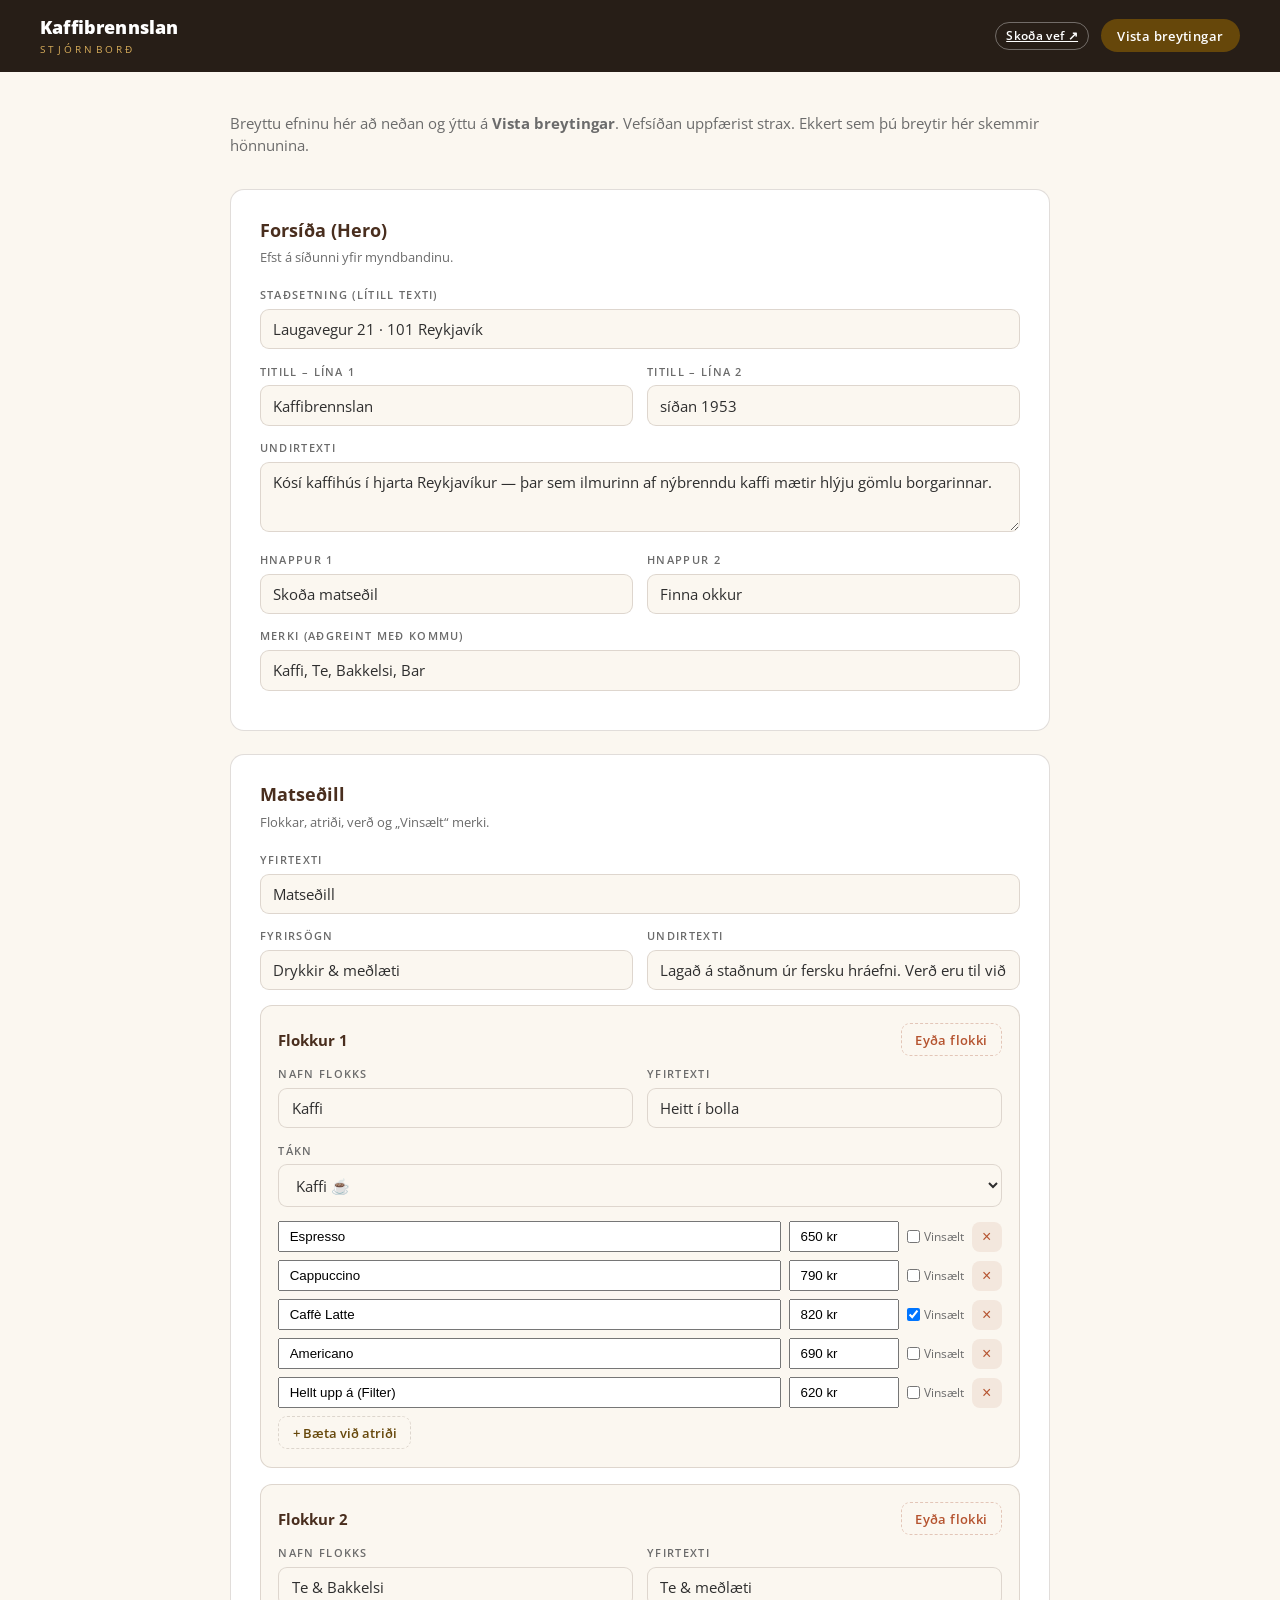
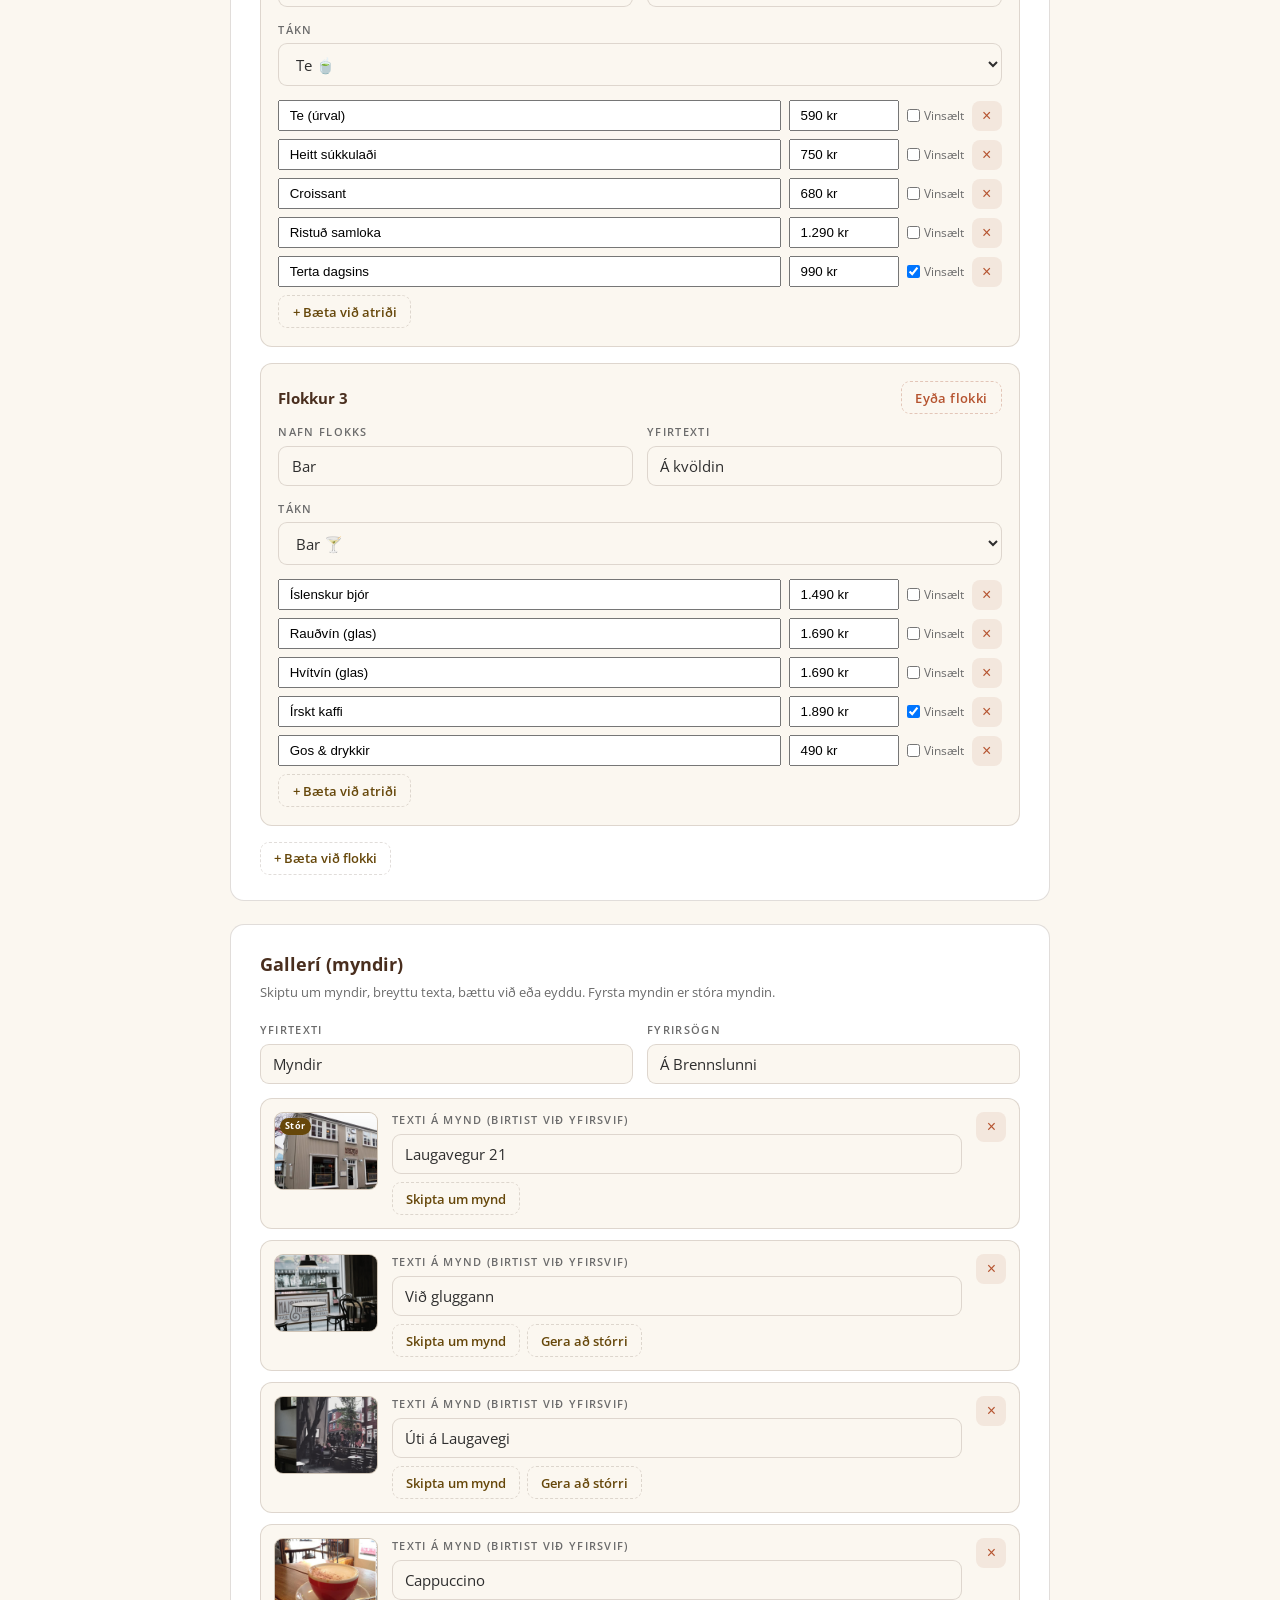
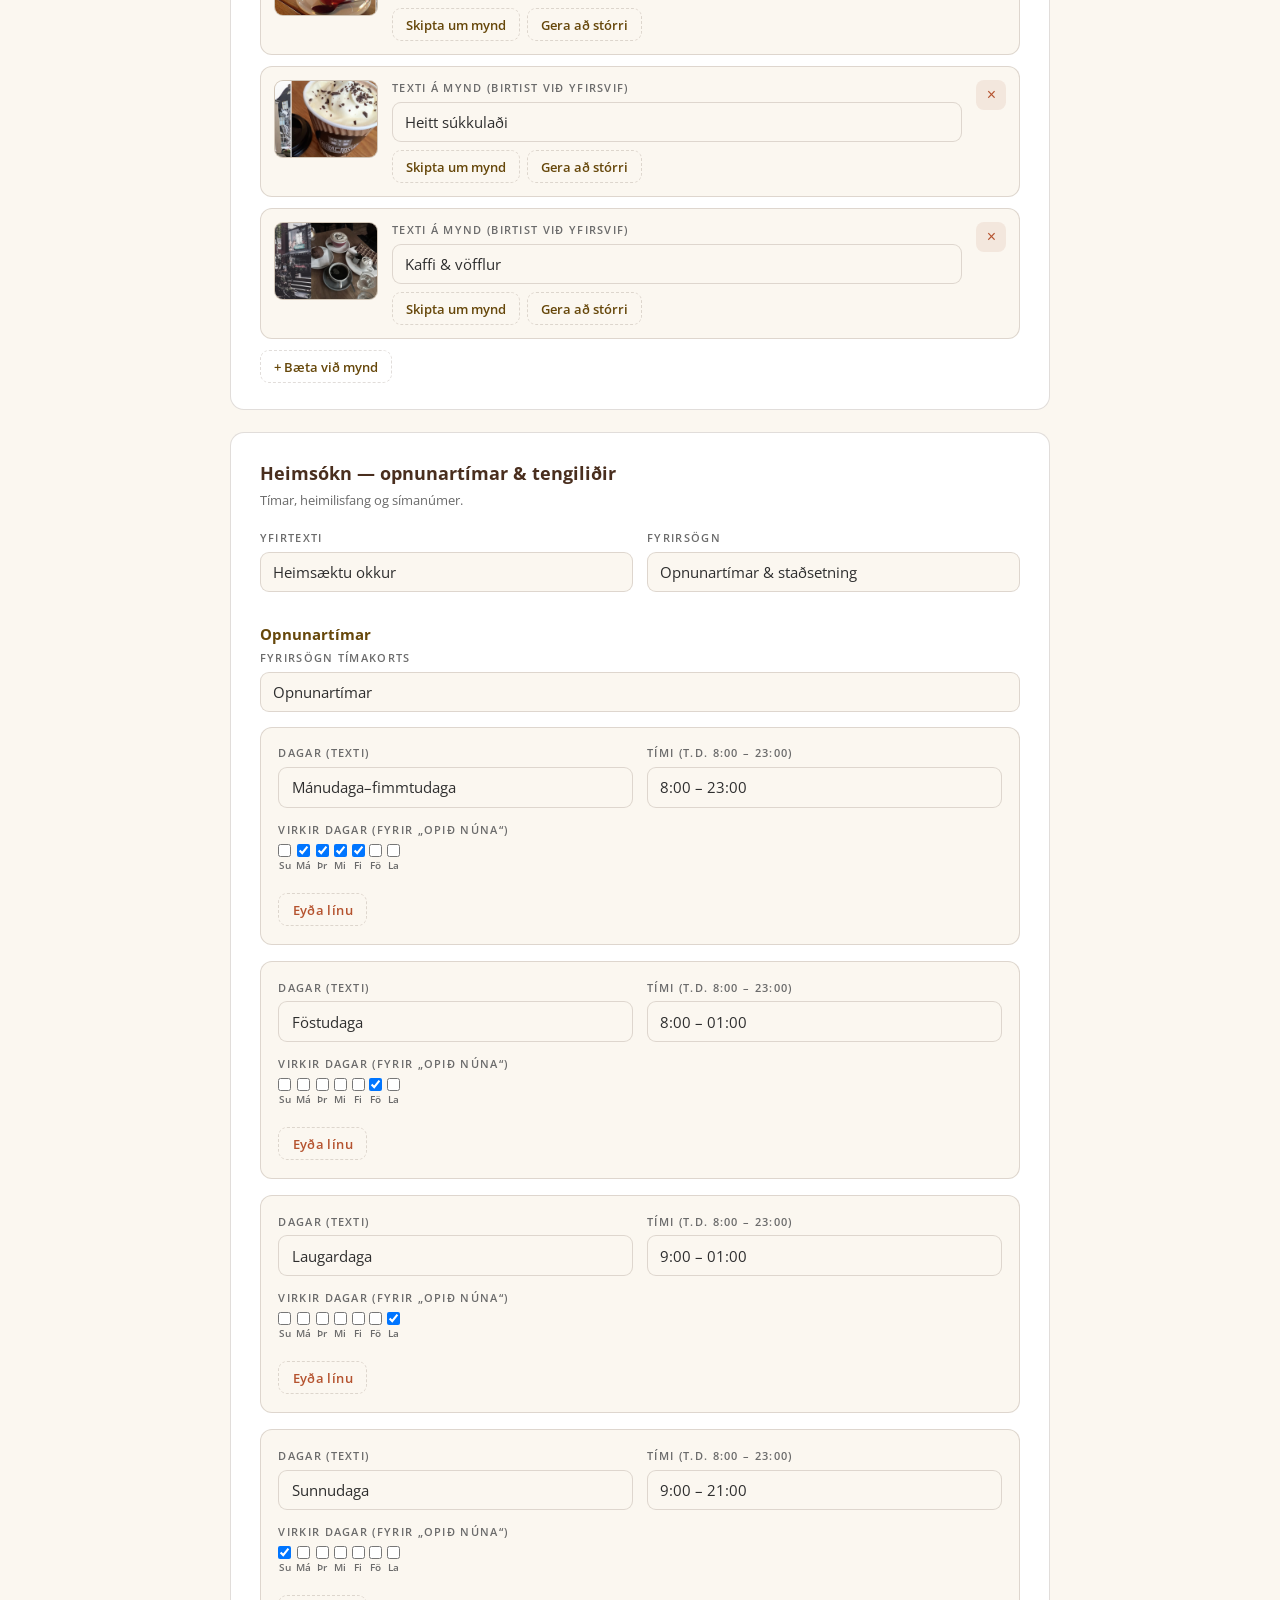
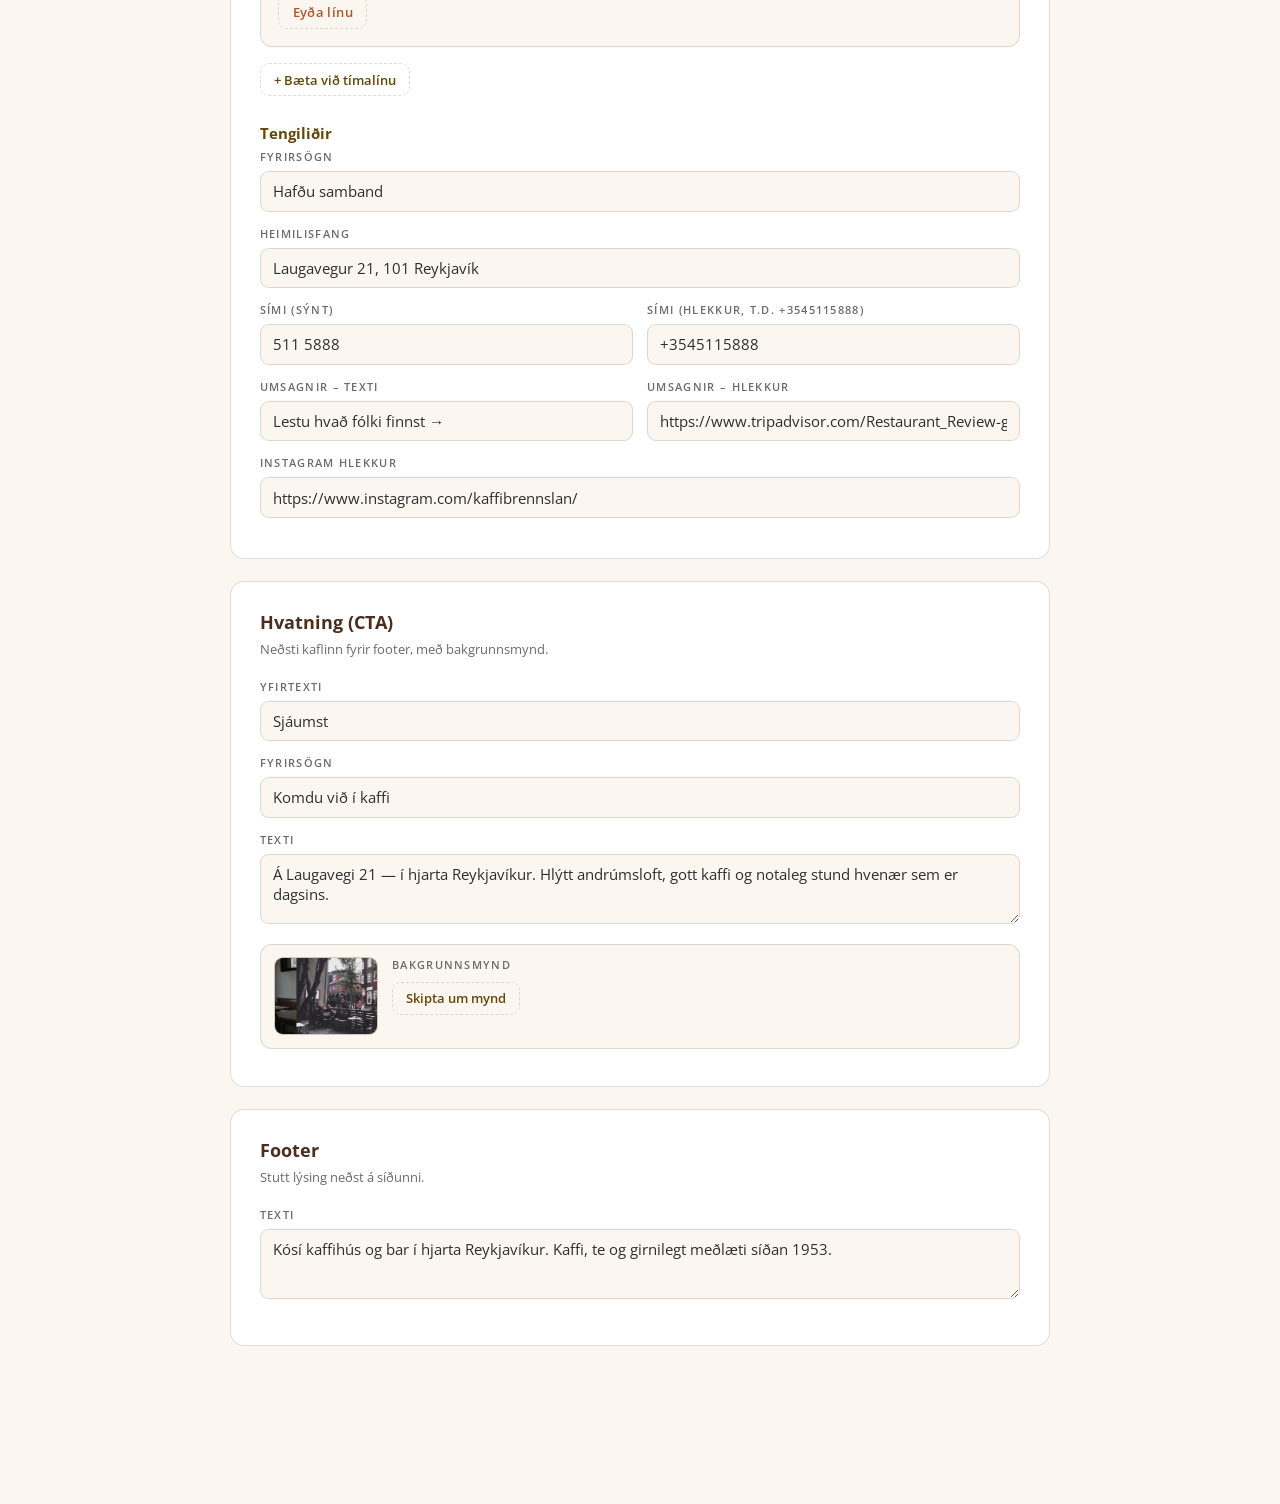
==== admin.html @ 4ce1b9c2 "Kaffibrennslan — vefsíða með CMS Co-Authored-By: Claude Opus 4.8 <noreply@anthropic.com>" ====
<!DOCTYPE html>
<html lang="is">
<head>
<meta charset="UTF-8" />
<meta name="viewport" content="width=device-width, initial-scale=1.0" />
<title>Kaffibrennslan — Stjórnborð</title>
<link href="https://fonts.googleapis.com/css2?family=Open+Sans:wght@300;400;600;700;800&display=swap" rel="stylesheet" />
<style>
  :root{
    --gold:#66470a; --coffee:#492e1e; --espresso:#211710;
    --cream:#f6efe4; --paper:#fbf7f0; --ink:#2e2e2e; --muted:#6b6b6b;
    --line:rgba(73,46,30,.16); --ok:#2f7d46; --err:#b5532f;
    --sans:"Open Sans",-apple-system,BlinkMacSystemFont,"Segoe UI",sans-serif;
  }
  *{box-sizing:border-box;margin:0;padding:0}
  body{font-family:var(--sans);background:var(--paper);color:var(--ink);line-height:1.5;font-size:15px;padding-bottom:6rem}
  a{color:var(--gold)}
  /* top bar */
  .top{position:sticky;top:0;z-index:20;background:rgba(33,23,16,.97);color:#fff;
    display:flex;align-items:center;justify-content:space-between;gap:1rem;
    padding:.9rem clamp(1rem,4vw,2.5rem);box-shadow:0 1px 0 rgba(255,255,255,.06)}
  .top .brand{font-weight:800;font-size:1.1rem;letter-spacing:.01em}
  .top .brand small{display:block;font-weight:400;font-size:.6rem;letter-spacing:.34em;text-transform:uppercase;color:#d8ad5b;margin-top:2px}
  .top .actions{display:flex;align-items:center;gap:.7rem;flex-wrap:wrap}
  .btn{font-family:inherit;font-size:.8rem;font-weight:600;letter-spacing:.03em;border:0;border-radius:100px;
    padding:.6em 1.3em;cursor:pointer;transition:.2s;white-space:nowrap}
  .btn-gold{background:var(--gold);color:#fff}
  .btn-gold:hover{background:#7d5811}
  .btn-ghost{background:transparent;color:#fff;border:1px solid rgba(255,255,255,.35)}
  .btn-ghost:hover{background:rgba(255,255,255,.1)}
  .btn-sm{font-size:.72rem;padding:.4em .9em}
  .status{font-size:.8rem;font-weight:600}
  .status.ok{color:#9fe0ad}.status.err{color:#f0ad92}
  /* layout */
  .wrap{max-width:900px;margin:0 auto;padding:clamp(1rem,4vw,2.5rem)}
  .intro{color:var(--muted);margin-bottom:2rem;font-size:.95rem}
  .card{background:#fff;border:1px solid var(--line);border-radius:14px;padding:1.6rem clamp(1rem,3vw,1.8rem);margin-bottom:1.4rem}
  .card>h2{font-size:1.15rem;color:var(--coffee);margin-bottom:.3rem;display:flex;align-items:center;gap:.5rem}
  .card>.hint{color:var(--muted);font-size:.82rem;margin-bottom:1.2rem}
  .field{margin-bottom:.9rem}
  .field label{display:block;font-size:.68rem;letter-spacing:.12em;text-transform:uppercase;color:var(--muted);margin-bottom:.35rem;font-weight:600}
  .field input,.field textarea,.field select{
    width:100%;font-family:inherit;font-size:.95rem;color:var(--ink);
    background:var(--paper);border:1px solid var(--line);border-radius:9px;padding:.6em .8em;transition:border-color .2s}
  .field input:focus,.field textarea:focus,.field select:focus{outline:none;border-color:var(--gold)}
  .field textarea{resize:vertical;min-height:70px}
  .row2{display:grid;grid-template-columns:1fr 1fr;gap:.9rem}
  @media(max-width:560px){.row2{grid-template-columns:1fr}}
  /* menu categories */
  .cat{border:1px solid var(--line);border-radius:12px;padding:1.1rem;margin-bottom:1rem;background:var(--paper)}
  .cat__head{display:flex;justify-content:space-between;align-items:center;gap:.6rem;margin-bottom:.6rem}
  .cat__head strong{color:var(--coffee)}
  .item{display:grid;grid-template-columns:1fr 110px auto auto;gap:.5rem;align-items:center;margin-bottom:.5rem}
  @media(max-width:560px){.item{grid-template-columns:1fr 90px auto auto}}
  .item input[type=text]{padding:.45em .7em}
  .item .pop{display:flex;align-items:center;gap:.3em;font-size:.72rem;color:var(--muted);white-space:nowrap}
  .x{background:#f3e7dd;color:var(--err);border:0;border-radius:8px;width:30px;height:30px;cursor:pointer;font-size:1rem;line-height:1;flex-shrink:0}
  .x:hover{background:#e6d5c8}
  .add{background:transparent;border:1px dashed var(--line);color:var(--gold);border-radius:9px;padding:.5em 1em;cursor:pointer;font-family:inherit;font-size:.82rem;font-weight:600}
  .add:hover{border-color:var(--gold);background:rgba(102,71,10,.05)}
  .days{display:flex;gap:.3rem;flex-wrap:wrap}
  .days label{display:inline-flex;flex-direction:column;align-items:center;gap:2px;font-size:.6rem;color:var(--muted);cursor:pointer;text-transform:none;letter-spacing:0}
  .days input{width:auto}
  /* image rows */
  .imgrow{display:flex;gap:.9rem;align-items:flex-start;padding:.8rem;border:1px solid var(--line);border-radius:12px;margin-bottom:.7rem;background:var(--paper)}
  .thumb{position:relative;width:104px;height:78px;border-radius:9px;overflow:hidden;flex-shrink:0;background:#ece3d6;border:1px solid var(--line)}
  .thumb img{width:100%;height:100%;object-fit:cover;display:block}
  .featbadge{position:absolute;left:5px;top:5px;background:var(--gold);color:#fff;font-size:.55rem;font-weight:700;padding:.2em .6em;border-radius:100px;letter-spacing:.05em}
  .imgmid{flex:1;min-width:0}
  .imgmid .field{margin-bottom:.5rem}
  .imgbtns{display:flex;gap:.4rem;flex-wrap:wrap}
  /* password gate */
  .gate{position:fixed;inset:0;background:rgba(33,23,16,.55);backdrop-filter:blur(4px);display:none;align-items:center;justify-content:center;z-index:50;padding:1rem}
  .gate.show{display:flex}
  .gate .box{background:#fff;border-radius:16px;padding:2rem;max-width:340px;width:100%;text-align:center}
  .gate h3{color:var(--coffee);margin-bottom:.4rem}
  .gate p{color:var(--muted);font-size:.85rem;margin-bottom:1rem}
  .gate input{width:100%;padding:.7em .9em;border:1px solid var(--line);border-radius:9px;font-family:inherit;font-size:1rem;margin-bottom:1rem}
  .loading{text-align:center;color:var(--muted);padding:4rem 1rem}
</style>
</head>
<body>

<div class="top">
  <div class="brand">Kaffibrennslan<small>Stjórnborð</small></div>
  <div class="actions">
    <span class="status" id="status"></span>
    <a class="btn btn-ghost btn-sm" href="index.html" target="_blank">Skoða vef ↗</a>
    <button class="btn btn-gold" id="saveBtn">Vista breytingar</button>
  </div>
</div>

<div class="wrap">
  <p class="intro">Breyttu efninu hér að neðan og ýttu á <strong>Vista breytingar</strong>. Vefsíðan uppfærist strax. Ekkert sem þú breytir hér skemmir hönnunina.</p>
  <div id="app"><div class="loading">Sæki efni…</div></div>
</div>

<div class="gate" id="gate">
  <div class="box">
    <h3>Lykilorð</h3>
    <p>Sláðu inn lykilorð til að vista breytingar.</p>
    <input type="password" id="pw" placeholder="Lykilorð" />
    <button class="btn btn-gold" id="pwOk" style="width:100%">Halda áfram</button>
  </div>
</div>

<script>
"use strict";
var data = null;
var pw = sessionStorage.getItem("kaffi_pw") || "";
var ICON_OPTS = [["coffee","Kaffi ☕"],["tea","Te 🍵"],["bar","Bar 🍸"]];
var DAY_LABELS = [["0","Su"],["1","Má"],["2","Þr"],["3","Mi"],["4","Fi"],["5","Fö"],["6","La"]];

function el(tag, cls, txt){ var e=document.createElement(tag); if(cls)e.className=cls; if(txt!=null)e.textContent=txt; return e; }
function status(msg, kind){ var s=document.getElementById("status"); s.textContent=msg; s.className="status "+(kind||""); if(kind==="ok") setTimeout(function(){ if(s.textContent===msg){s.textContent="";} },3000); }

/* labelled input bound to obj[key] */
function field(label, obj, key, opts){
  opts = opts || {};
  var wrap = el("div","field");
  wrap.appendChild(el("label", null, label));
  var input = document.createElement(opts.textarea ? "textarea" : "input");
  if(!opts.textarea) input.type = "text";
  input.value = obj[key] == null ? "" : obj[key];
  input.addEventListener("input", function(){ obj[key] = input.value; });
  wrap.appendChild(input);
  return wrap;
}

function load(){
  fetch("content.json?ts="+Date.now(), {cache:"no-store"})
    .then(function(r){ return r.json(); })
    .then(function(d){ data = d; render(); })
    .catch(function(){ document.getElementById("app").innerHTML='<div class="loading">Gat ekki sótt efni. Er þjónninn keyrandi?</div>'; });
}

function render(){
  var app = document.getElementById("app");
  app.innerHTML = "";
  app.appendChild(sectionHero());
  app.appendChild(sectionMenu());
  app.appendChild(sectionGallery());
  app.appendChild(sectionVisit());
  app.appendChild(sectionCta());
  app.appendChild(sectionSimple("Footer", "Stutt lýsing neðst á síðunni.", data.footer, [["text","Texti",1]]));
}

function cardEl(title, hint){
  var c = el("div","card");
  c.appendChild(el("h2", null, title));
  if(hint) c.appendChild(el("div","hint", hint));
  return c;
}

function sectionSimple(title, hint, obj, fields){
  var c = cardEl(title, hint);
  fields.forEach(function(f){ c.appendChild(field(f[1], obj, f[0], {textarea:!!f[2]})); });
  return c;
}

function sectionHero(){
  var h = data.hero;
  var c = cardEl("Forsíða (Hero)", "Efst á síðunni yfir myndbandinu.");
  c.appendChild(field("Staðsetning (lítill texti)", h, "location"));
  var r = el("div","row2");
  r.appendChild(field("Titill – lína 1", h, "titleLine1"));
  r.appendChild(field("Titill – lína 2", h, "titleLine2"));
  c.appendChild(r);
  c.appendChild(field("Undirtexti", h, "lead", {textarea:true}));
  var r2 = el("div","row2");
  r2.appendChild(field("Hnappur 1", h, "ctaPrimary"));
  r2.appendChild(field("Hnappur 2", h, "ctaSecondary"));
  c.appendChild(r2);
  // tags
  var tf = el("div","field");
  tf.appendChild(el("label", null, "Merki (aðgreint með kommu)"));
  var ti = el("input"); ti.type="text"; ti.value=(h.tags||[]).join(", ");
  ti.addEventListener("input", function(){ h.tags = ti.value.split(",").map(function(s){return s.trim();}).filter(Boolean); });
  tf.appendChild(ti); c.appendChild(tf);
  return c;
}

function sectionMenu(){
  var m = data.menu;
  var c = cardEl("Matseðill", "Flokkar, atriði, verð og „Vinsælt“ merki.");
  c.appendChild(field("Yfirtexti", m, "eyebrow"));
  var r = el("div","row2");
  r.appendChild(field("Fyrirsögn", m, "title"));
  r.appendChild(field("Undirtexti", m, "subtitle"));
  c.appendChild(r);
  var list = el("div"); list.id="catList";
  m.categories.forEach(function(cat, ci){ list.appendChild(catEl(cat, ci)); });
  c.appendChild(list);
  var add = el("button","add","+ Bæta við flokki");
  add.addEventListener("click", function(){ m.categories.push({icon:"coffee",tag:"",name:"Nýr flokkur",items:[]}); render(); });
  c.appendChild(add);
  return c;
}

function catEl(cat, ci){
  var box = el("div","cat");
  var head = el("div","cat__head");
  head.appendChild(el("strong", null, "Flokkur " + (ci+1)));
  var del = el("button","btn add btn-sm","Eyða flokki"); del.style.color="#b5532f"; del.style.borderColor="#e3c6b8";
  del.addEventListener("click", function(){ data.menu.categories.splice(ci,1); render(); });
  head.appendChild(del);
  box.appendChild(head);
  var r = el("div","row2");
  r.appendChild(field("Nafn flokks", cat, "name"));
  r.appendChild(field("Yfirtexti", cat, "tag"));
  box.appendChild(r);
  // icon select
  var iconF = el("div","field");
  iconF.appendChild(el("label",null,"Tákn"));
  var sel = el("select");
  ICON_OPTS.forEach(function(o){ var op=el("option",null,o[1]); op.value=o[0]; if(cat.icon===o[0])op.selected=true; sel.appendChild(op); });
  sel.addEventListener("change", function(){ cat.icon = sel.value; });
  iconF.appendChild(sel); box.appendChild(iconF);
  // items
  box.appendChild(el("label","", ""));
  var itemsWrap = el("div");
  (cat.items||[]).forEach(function(it, ii){ itemsWrap.appendChild(itemEl(cat, it, ii)); });
  box.appendChild(itemsWrap);
  var add = el("button","add btn-sm","+ Bæta við atriði");
  add.addEventListener("click", function(){ cat.items.push({name:"",price:"",popular:false}); render(); });
  box.appendChild(add);
  return box;
}

function itemEl(cat, it, ii){
  var row = el("div","item");
  var n = el("input"); n.type="text"; n.placeholder="Nafn"; n.value=it.name||"";
  n.addEventListener("input", function(){ it.name=n.value; });
  var p = el("input"); p.type="text"; p.placeholder="Verð"; p.value=it.price||"";
  p.addEventListener("input", function(){ it.price=p.value; });
  var popL = el("label","pop");
  var cb = el("input"); cb.type="checkbox"; cb.checked=!!it.popular;
  cb.addEventListener("change", function(){ it.popular=cb.checked; });
  popL.appendChild(cb); popL.appendChild(document.createTextNode("Vinsælt"));
  var x = el("button","x","×");
  x.addEventListener("click", function(){ cat.items.splice(ii,1); render(); });
  row.appendChild(n); row.appendChild(p); row.appendChild(popL); row.appendChild(x);
  return row;
}

/* ---- images ---- */
function pickFile(cb){
  var inp=document.createElement("input"); inp.type="file"; inp.accept="image/*";
  inp.addEventListener("change", function(){ if(inp.files[0]) cb(inp.files[0]); });
  inp.click();
}
function uploadImage(file, cb){
  if(!pw){ showGate(); return; }
  if(file.size > 11*1024*1024){ status("Mynd of stór (hámark ~10MB)","err"); return; }
  var reader=new FileReader();
  reader.onload=function(){
    status("Hleð upp mynd…");
    fetch("/api/upload",{method:"POST",headers:{"Content-Type":"application/json"},
      body:JSON.stringify({password:pw,name:file.name,data:reader.result})})
      .then(function(r){ return r.json().then(function(j){return {status:r.status,j:j};}); })
      .then(function(res){
        if(res.j.ok){ status("Mynd hlaðin ✓ — mundu að Vista","ok"); cb(res.j.path); }
        else { status("Villa: "+(res.j.error||""),"err"); if(res.status===401){ pw=""; sessionStorage.removeItem("kaffi_pw"); showGate(); } }
      })
      .catch(function(){ status("Villa við upphleðslu","err"); });
  };
  reader.readAsDataURL(file);
}

function sectionGallery(){
  var g=data.gallery; g.images=g.images||[];
  var c=cardEl("Gallerí (myndir)","Skiptu um myndir, breyttu texta, bættu við eða eyddu. Fyrsta myndin er stóra myndin.");
  var r=el("div","row2");
  r.appendChild(field("Yfirtexti",g,"eyebrow"));
  r.appendChild(field("Fyrirsögn",g,"title"));
  c.appendChild(r);
  var list=el("div");
  g.images.forEach(function(im,i){ list.appendChild(galleryItemEl(g,im,i)); });
  c.appendChild(list);
  var add=el("button","add","+ Bæta við mynd");
  add.addEventListener("click", function(){ pickFile(function(f){ uploadImage(f,function(p){ g.images.push({src:p,caption:""}); render(); }); }); });
  c.appendChild(add);
  return c;
}
function galleryItemEl(g, im, i){
  var box=el("div","imgrow");
  var thumb=el("div","thumb");
  var img=el("img"); img.src=im.src; img.alt=""; thumb.appendChild(img);
  if(i===0) thumb.appendChild(el("span","featbadge","Stór"));
  box.appendChild(thumb);
  var mid=el("div","imgmid");
  mid.appendChild(field("Texti á mynd (birtist við yfirsvif)", im, "caption"));
  var btns=el("div","imgbtns");
  var rep=el("button","add btn-sm","Skipta um mynd");
  rep.addEventListener("click", function(){ pickFile(function(f){ uploadImage(f,function(p){ im.src=p; render(); }); }); });
  btns.appendChild(rep);
  if(i>0){
    var up=el("button","add btn-sm","Gera að stórri");
    up.addEventListener("click", function(){ g.images.splice(i,1); g.images.unshift(im); render(); });
    btns.appendChild(up);
  }
  mid.appendChild(btns);
  box.appendChild(mid);
  var del=el("button","x","×");
  del.addEventListener("click", function(){ if(g.images.length>1){ g.images.splice(i,1); render(); } else status("Þarf a.m.k. eina mynd","err"); });
  box.appendChild(del);
  return box;
}

function sectionCta(){
  var c=cardEl("Hvatning (CTA)","Neðsti kaflinn fyrir footer, með bakgrunnsmynd.");
  c.appendChild(field("Yfirtexti",data.cta,"eyebrow"));
  c.appendChild(field("Fyrirsögn",data.cta,"title"));
  c.appendChild(field("Texti",data.cta,"text",{textarea:true}));
  var box=el("div","imgrow");
  var thumb=el("div","thumb"); var img=el("img"); img.src=data.cta.image||""; thumb.appendChild(img); box.appendChild(thumb);
  var mid=el("div","imgmid");
  var lbl=el("div","field"); lbl.appendChild(el("label",null,"Bakgrunnsmynd")); mid.appendChild(lbl);
  var rep=el("button","add btn-sm","Skipta um mynd");
  rep.addEventListener("click", function(){ pickFile(function(f){ uploadImage(f,function(p){ data.cta.image=p; render(); }); }); });
  mid.appendChild(rep); box.appendChild(mid);
  c.appendChild(box);
  return c;
}

function sectionVisit(){
  var v = data.visit;
  var c = cardEl("Heimsókn — opnunartímar & tengiliðir", "Tímar, heimilisfang og símanúmer.");
  var r = el("div","row2");
  r.appendChild(field("Yfirtexti", v, "eyebrow"));
  r.appendChild(field("Fyrirsögn", v, "title"));
  c.appendChild(r);
  c.appendChild(el("h2","", "Opnunartímar")).style.cssText="font-size:.95rem;margin:1rem 0 .3rem;color:var(--gold)";
  c.appendChild(field("Fyrirsögn tímakorts", v, "hoursTitle"));
  var hoursWrap = el("div");
  (v.hours||[]).forEach(function(h, hi){ hoursWrap.appendChild(hourEl(v, h, hi)); });
  c.appendChild(hoursWrap);
  var add = el("button","add btn-sm","+ Bæta við tímalínu");
  add.addEventListener("click", function(){ v.hours.push({days:[],label:"",time:""}); render(); });
  c.appendChild(add);
  // contact
  var ch = el("h2"); ch.textContent="Tengiliðir"; ch.style.cssText="font-size:.95rem;margin:1.6rem 0 .3rem;color:var(--gold)";
  c.appendChild(ch);
  c.appendChild(field("Fyrirsögn", v, "contactTitle"));
  c.appendChild(field("Heimilisfang", v, "address"));
  var r2 = el("div","row2");
  r2.appendChild(field("Sími (sýnt)", v, "phone"));
  r2.appendChild(field("Sími (hlekkur, t.d. +3545115888)", v, "phoneHref"));
  c.appendChild(r2);
  var r3 = el("div","row2");
  r3.appendChild(field("Umsagnir – texti", v, "reviewsText"));
  r3.appendChild(field("Umsagnir – hlekkur", v, "reviewsUrl"));
  c.appendChild(r3);
  c.appendChild(field("Instagram hlekkur", v, "instagramUrl"));
  return c;
}

function hourEl(v, h, hi){
  var box = el("div","cat");
  var r = el("div","row2");
  r.appendChild(field("Dagar (texti)", h, "label"));
  r.appendChild(field("Tími (t.d. 8:00 – 23:00)", h, "time"));
  box.appendChild(r);
  var df = el("div","field");
  df.appendChild(el("label",null,"Virkir dagar (fyrir „Opið núna“)"));
  var days = el("div","days");
  DAY_LABELS.forEach(function(d){
    var lab = el("label");
    var cb = el("input"); cb.type="checkbox"; cb.checked=(h.days||[]).indexOf(+d[0])!==-1;
    cb.addEventListener("change", function(){
      h.days = h.days || [];
      var n=+d[0];
      if(cb.checked){ if(h.days.indexOf(n)===-1) h.days.push(n); }
      else { h.days = h.days.filter(function(x){return x!==n;}); }
      h.days.sort(function(a,b){return a-b;});
    });
    lab.appendChild(cb); lab.appendChild(el("span",null,d[1]));
    days.appendChild(lab);
  });
  df.appendChild(days); box.appendChild(df);
  var x = el("button","btn add btn-sm","Eyða línu"); x.style.color="#b5532f";
  x.addEventListener("click", function(){ v.hours.splice(hi,1); render(); });
  box.appendChild(x);
  return box;
}

function doSave(){
  if(!pw){ showGate(); return; }
  status("Vista…");
  fetch("/api/save", {method:"POST", headers:{"Content-Type":"application/json"}, body: JSON.stringify({password:pw, content:data})})
    .then(function(r){ return r.json().then(function(j){ return {status:r.status, j:j}; }); })
    .then(function(res){
      if(res.j.ok){ status("Vistað ✓ — endurhladdu vefinn til að sjá", "ok"); }
      else { status("Villa: "+(res.j.error||"óþekkt"), "err"); if(res.status===401){ pw=""; sessionStorage.removeItem("kaffi_pw"); showGate(); } }
    })
    .catch(function(){ status("Villa við að vista (þjónn?)", "err"); });
}

function showGate(){ document.getElementById("gate").classList.add("show"); document.getElementById("pw").focus(); }
function hideGate(){ document.getElementById("gate").classList.remove("show"); }

document.getElementById("saveBtn").addEventListener("click", doSave);
document.getElementById("pwOk").addEventListener("click", function(){
  pw = document.getElementById("pw").value; sessionStorage.setItem("kaffi_pw", pw); hideGate(); doSave();
});
document.getElementById("pw").addEventListener("keydown", function(e){ if(e.key==="Enter") document.getElementById("pwOk").click(); });

load();
</script>
</body>
</html>
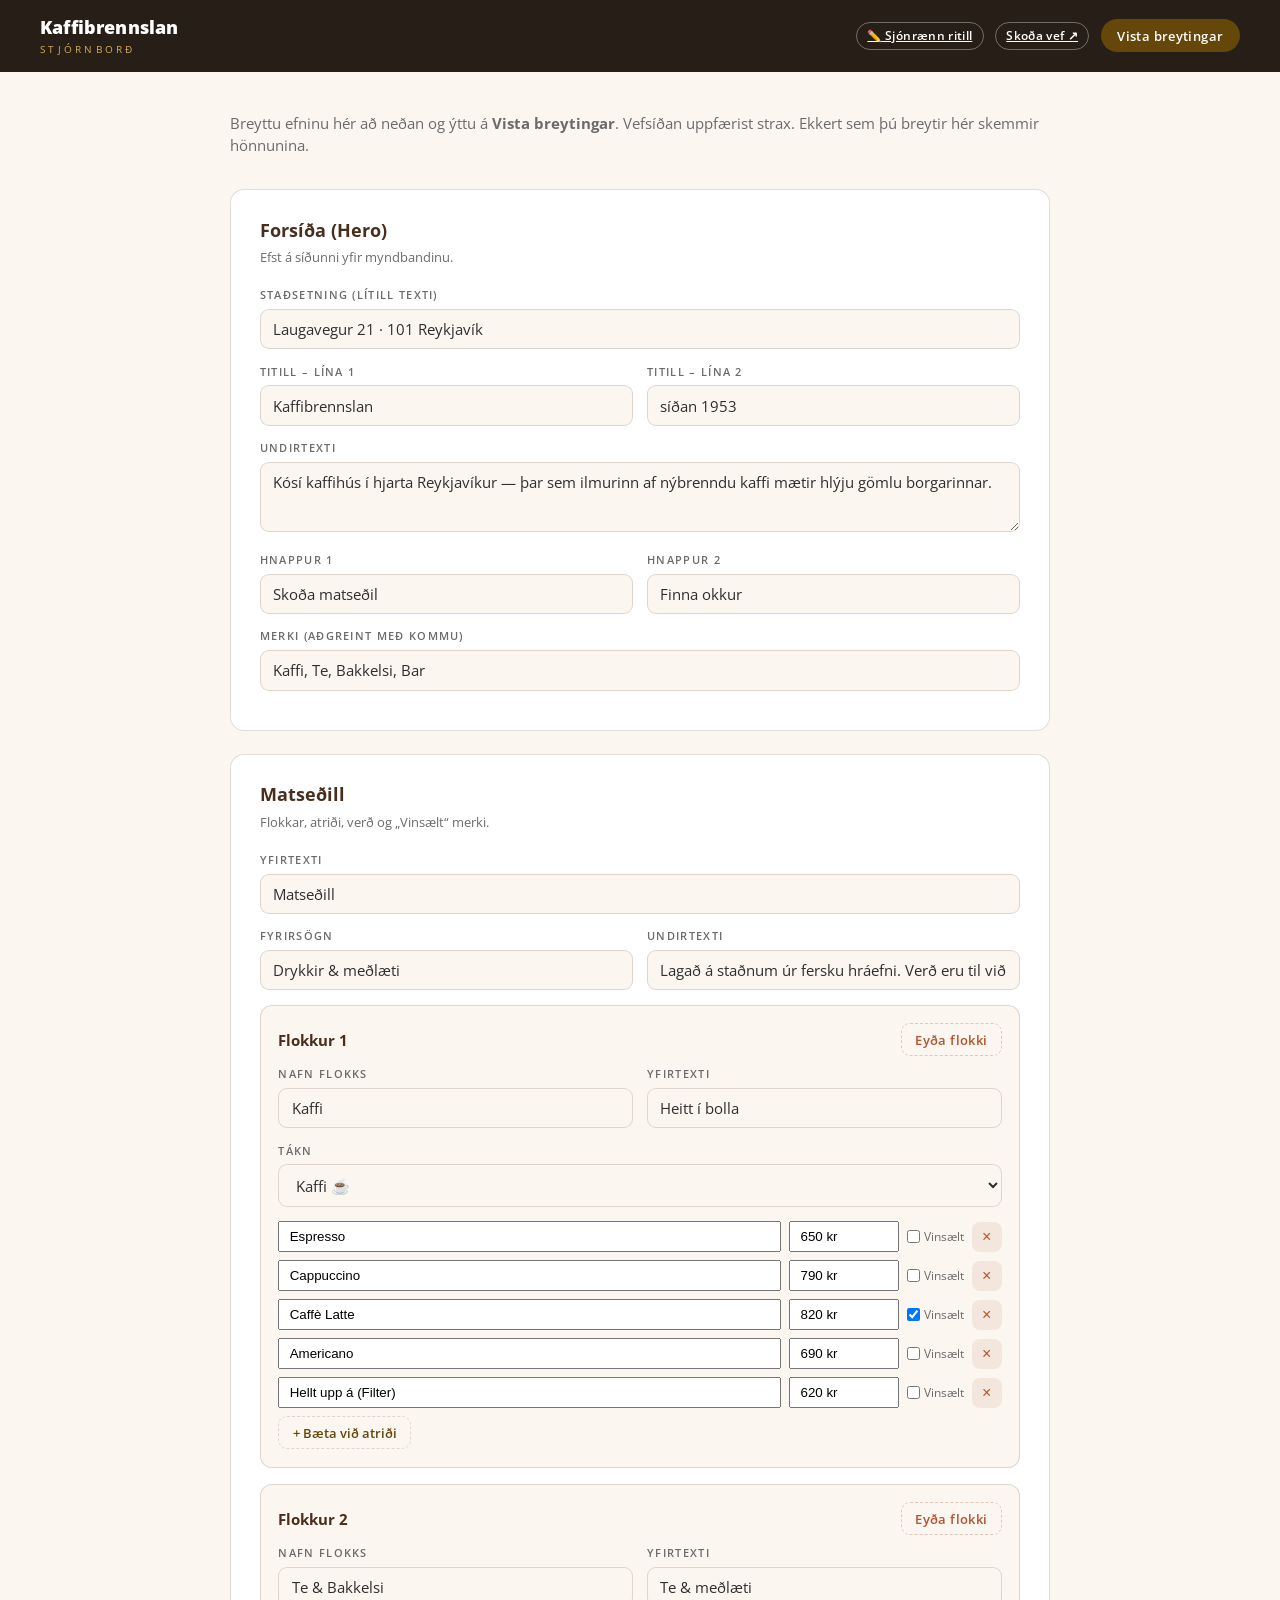
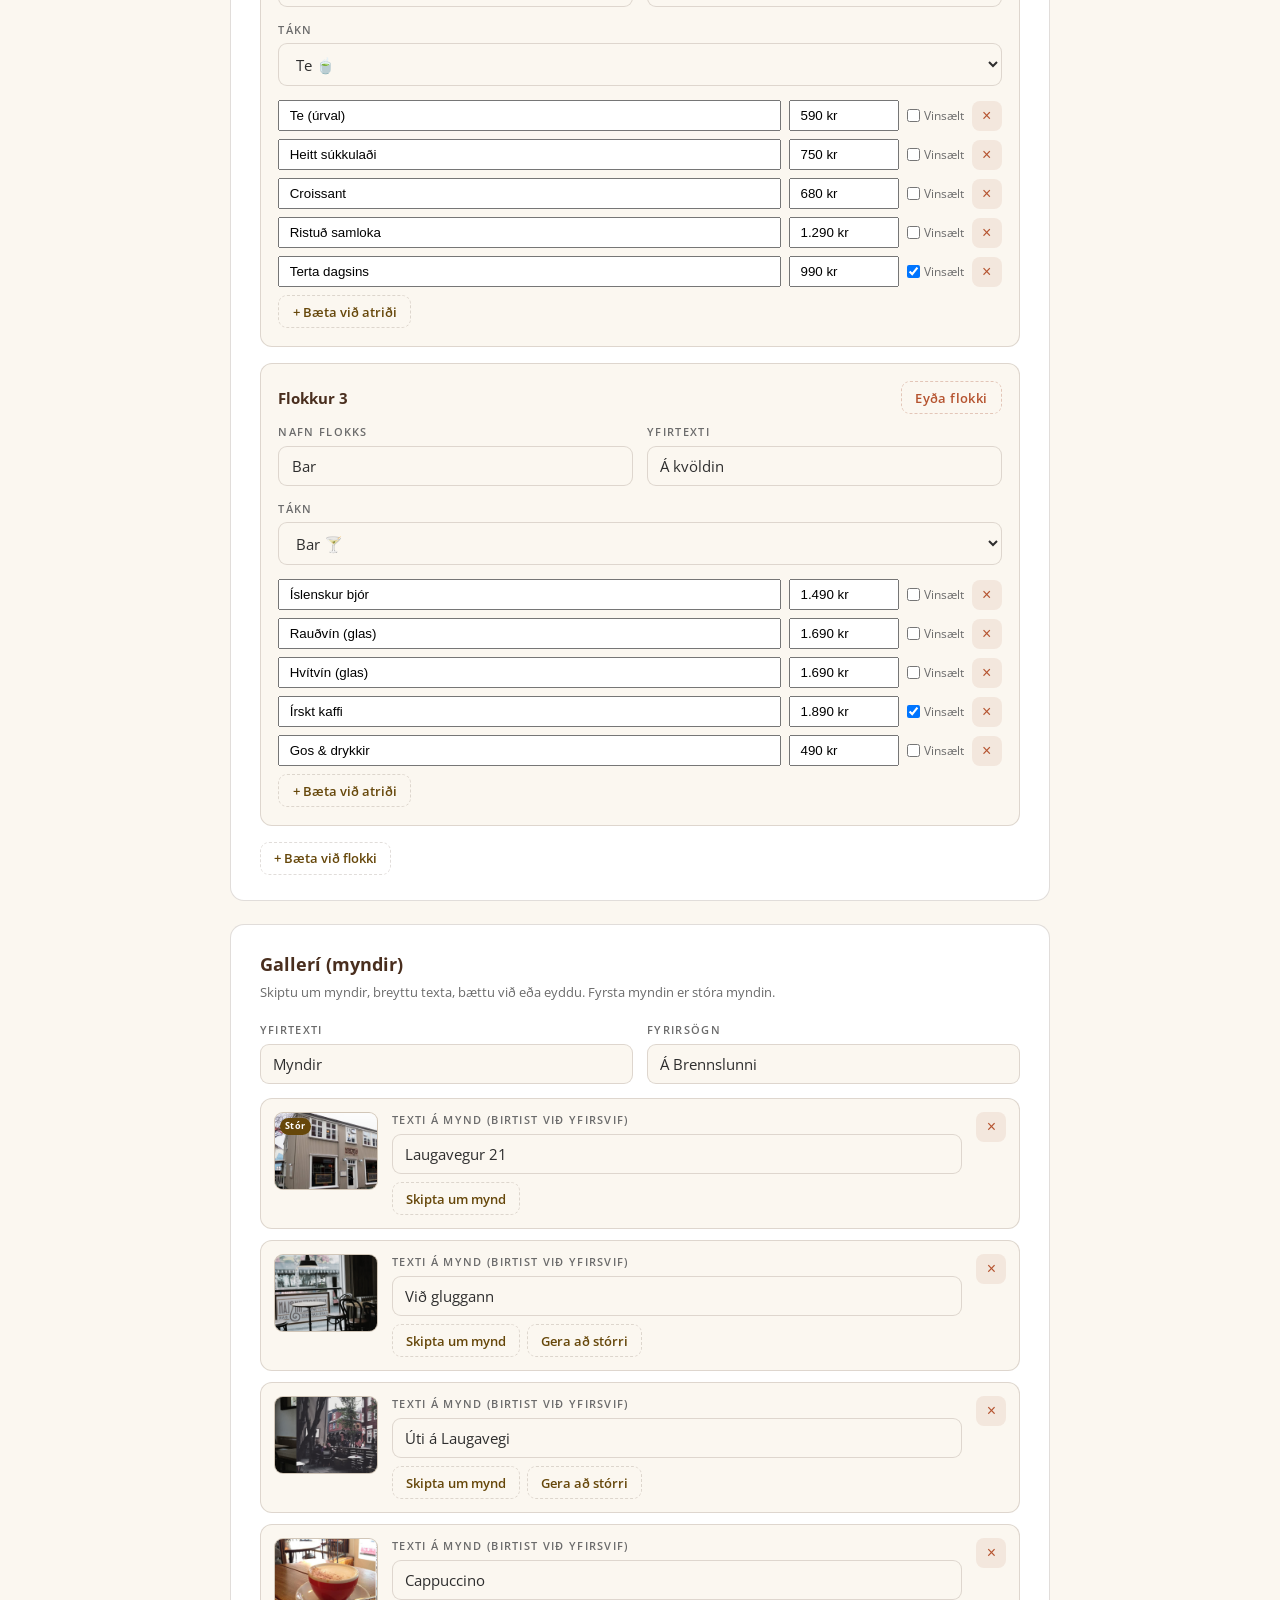
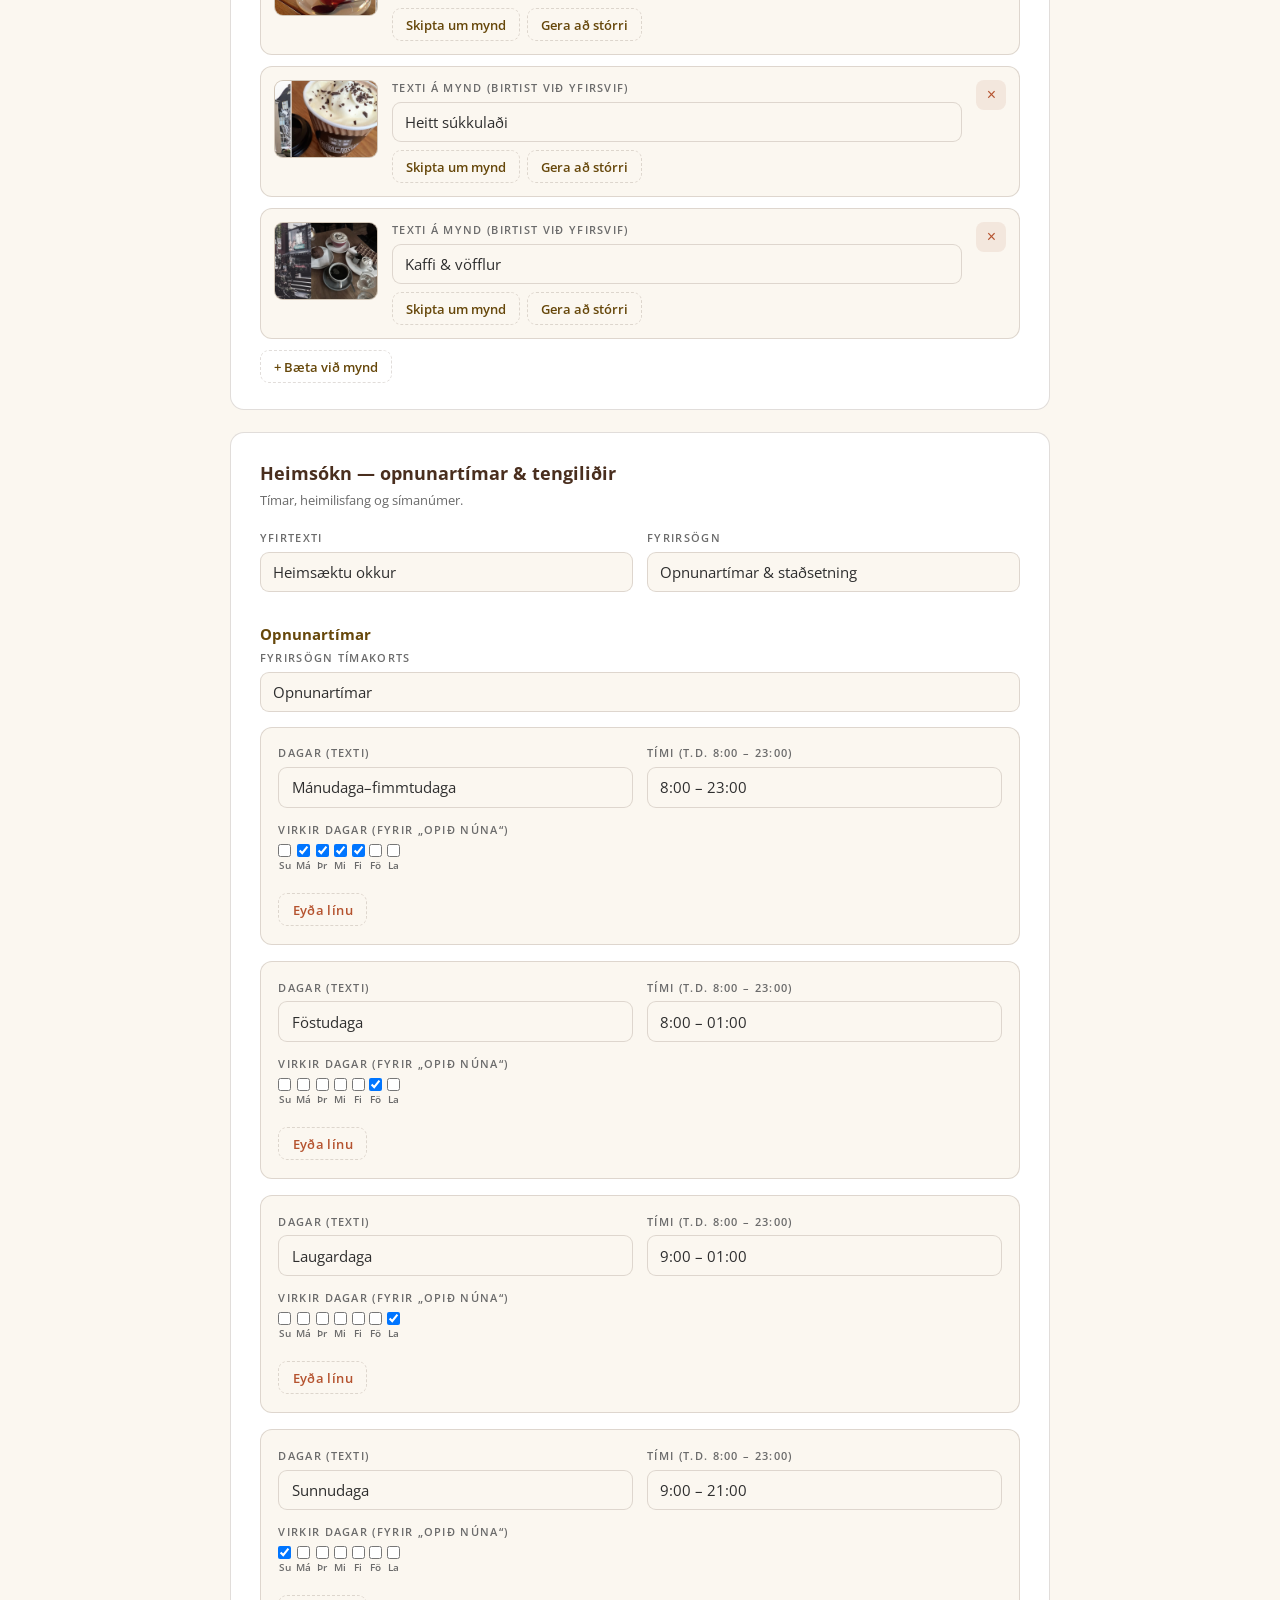
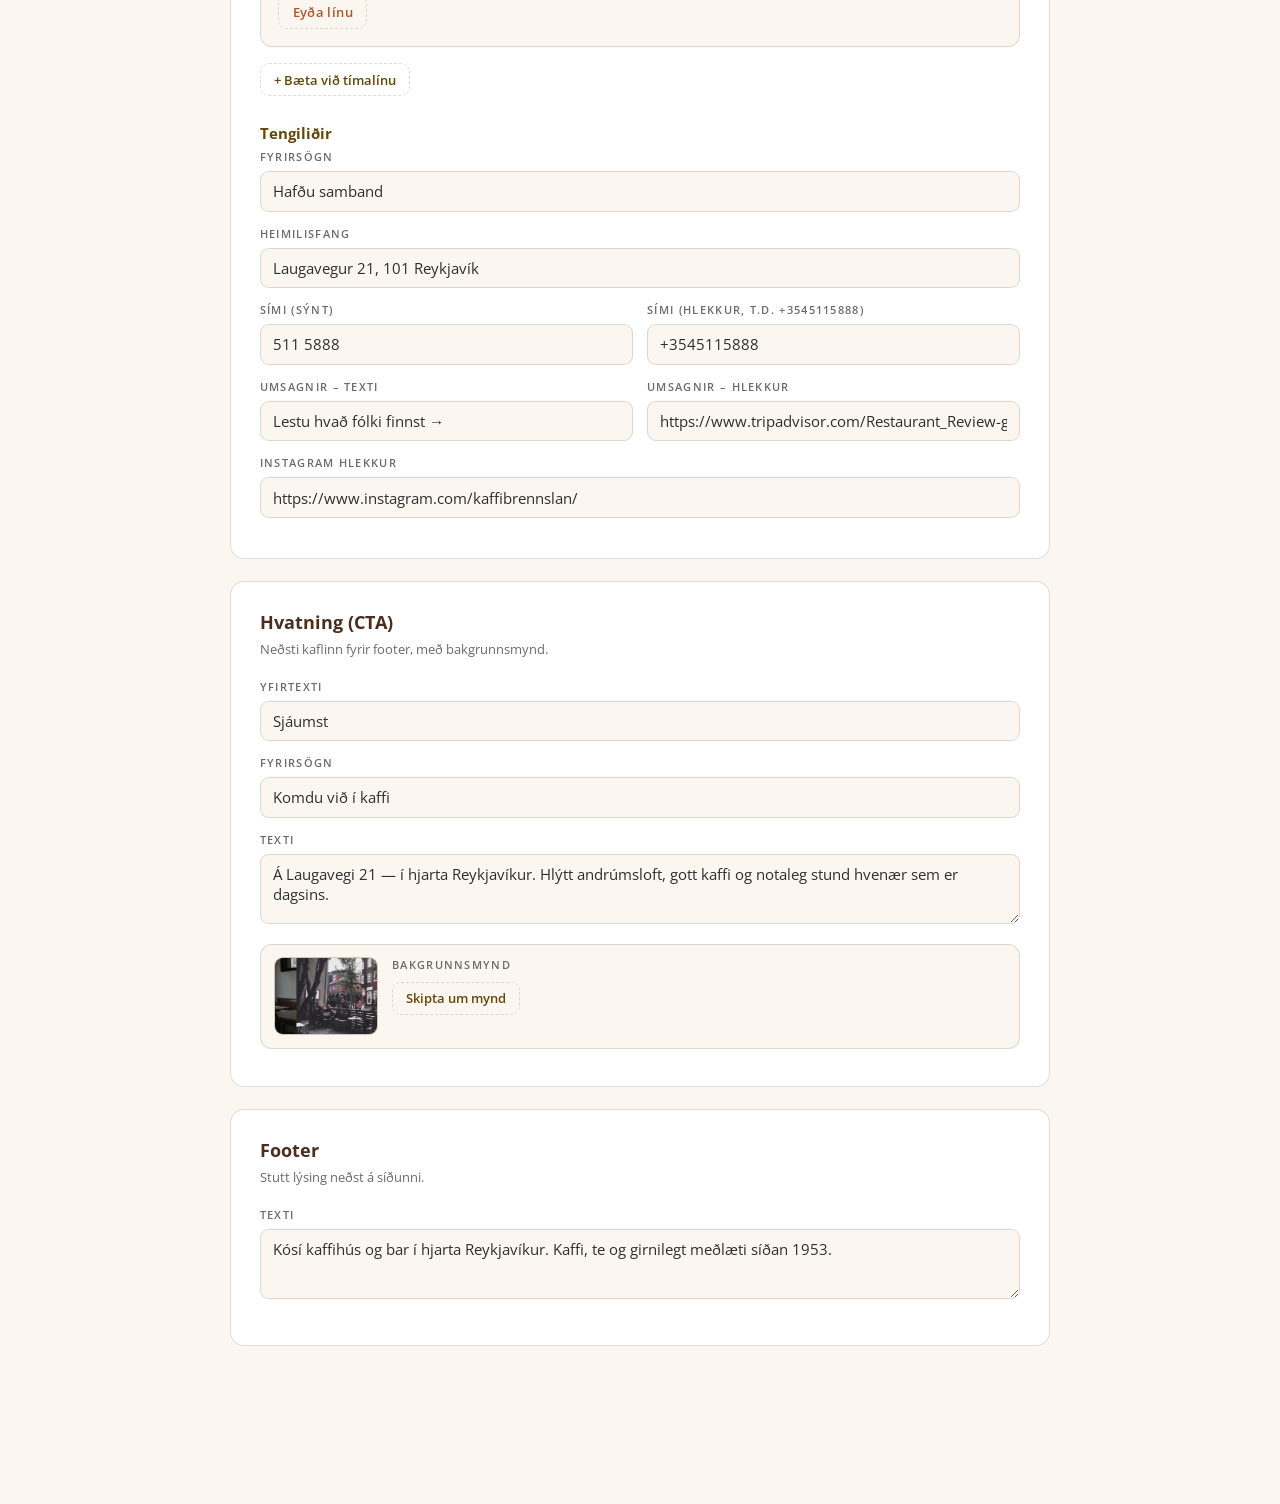
==== commit 73e29aa9: "Bæta við sjónrænum ritli (visual inline editor) Co-Authored-By: Claude Opus 4.8 <noreply@anthropic.c" ====
--- a/admin.html
+++ b/admin.html
@@ -85,6 +85,7 @@
   <div class="brand">Kaffibrennslan<small>Stjórnborð</small></div>
   <div class="actions">
     <span class="status" id="status"></span>
+    <a class="btn btn-ghost btn-sm" href="index.html?edit=1">✏️ Sjónrænn ritill</a>
     <a class="btn btn-ghost btn-sm" href="index.html" target="_blank">Skoða vef ↗</a>
     <button class="btn btn-gold" id="saveBtn">Vista breytingar</button>
   </div>
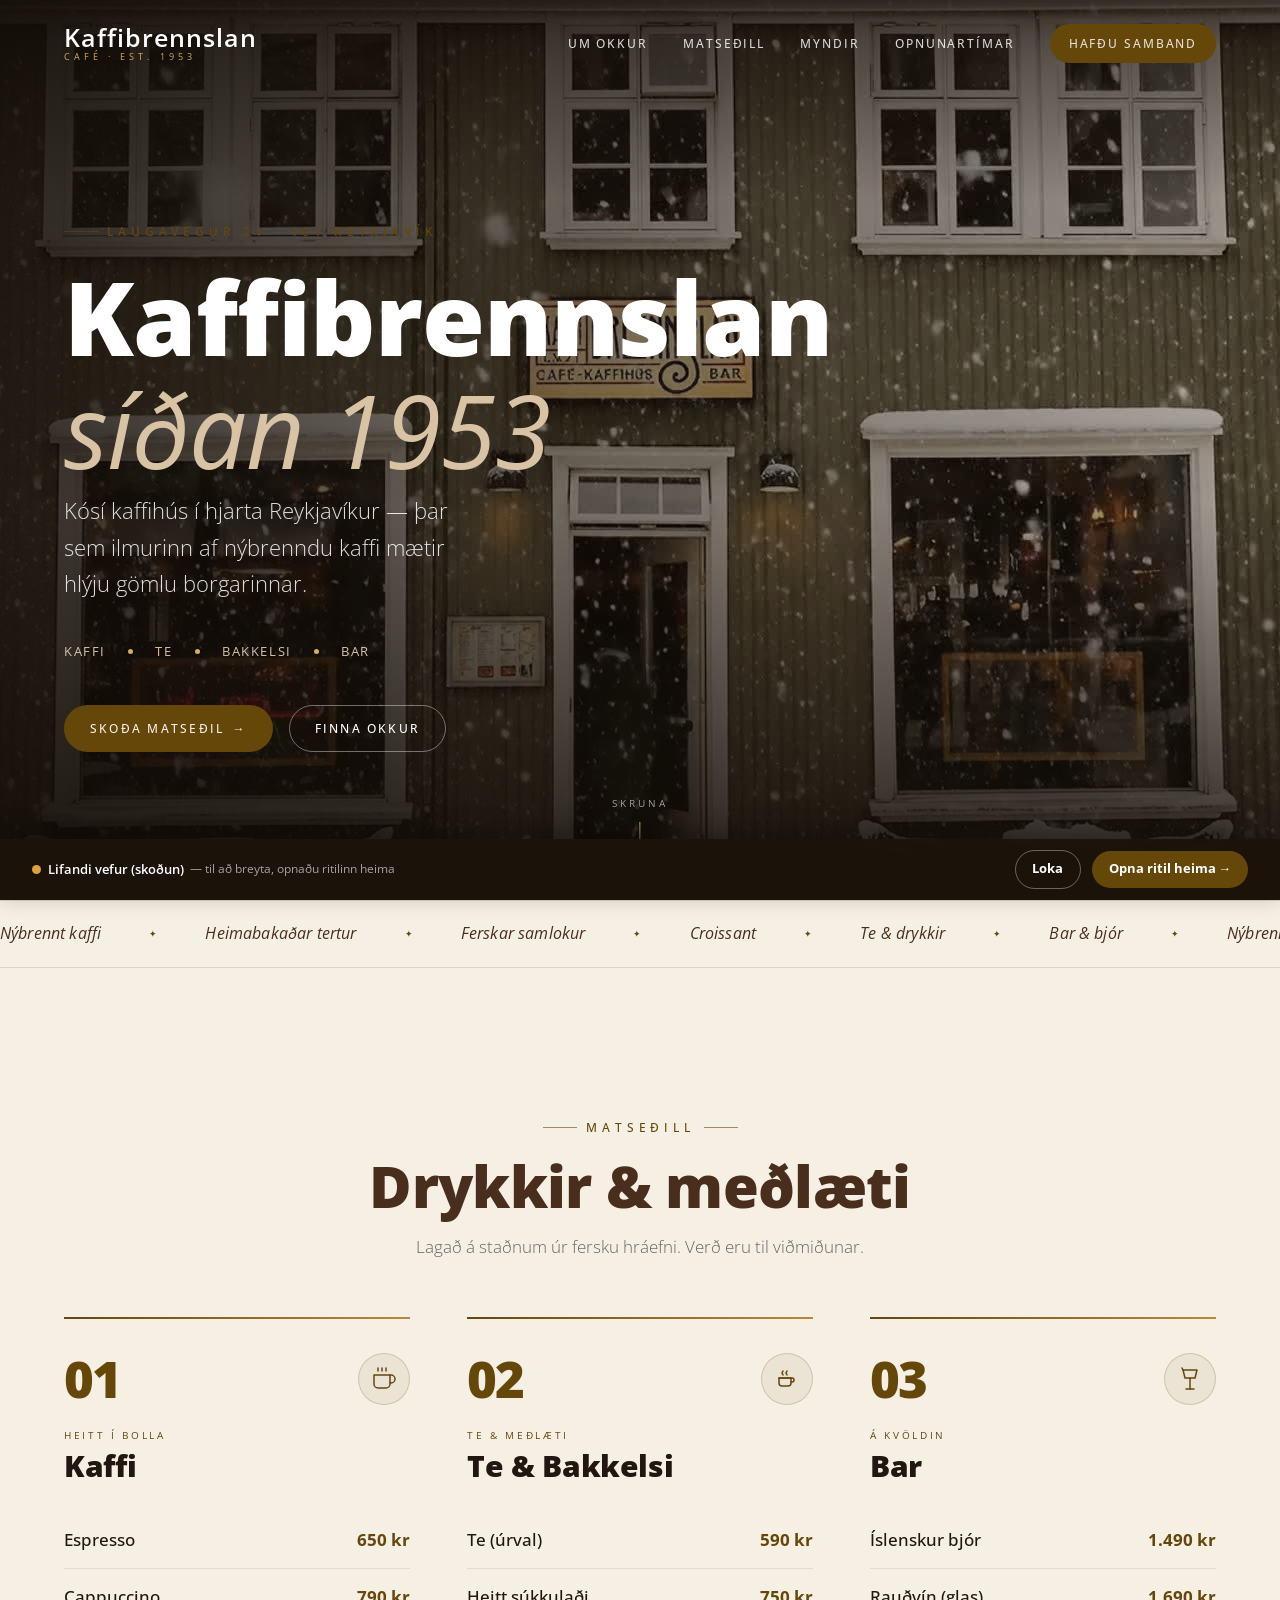
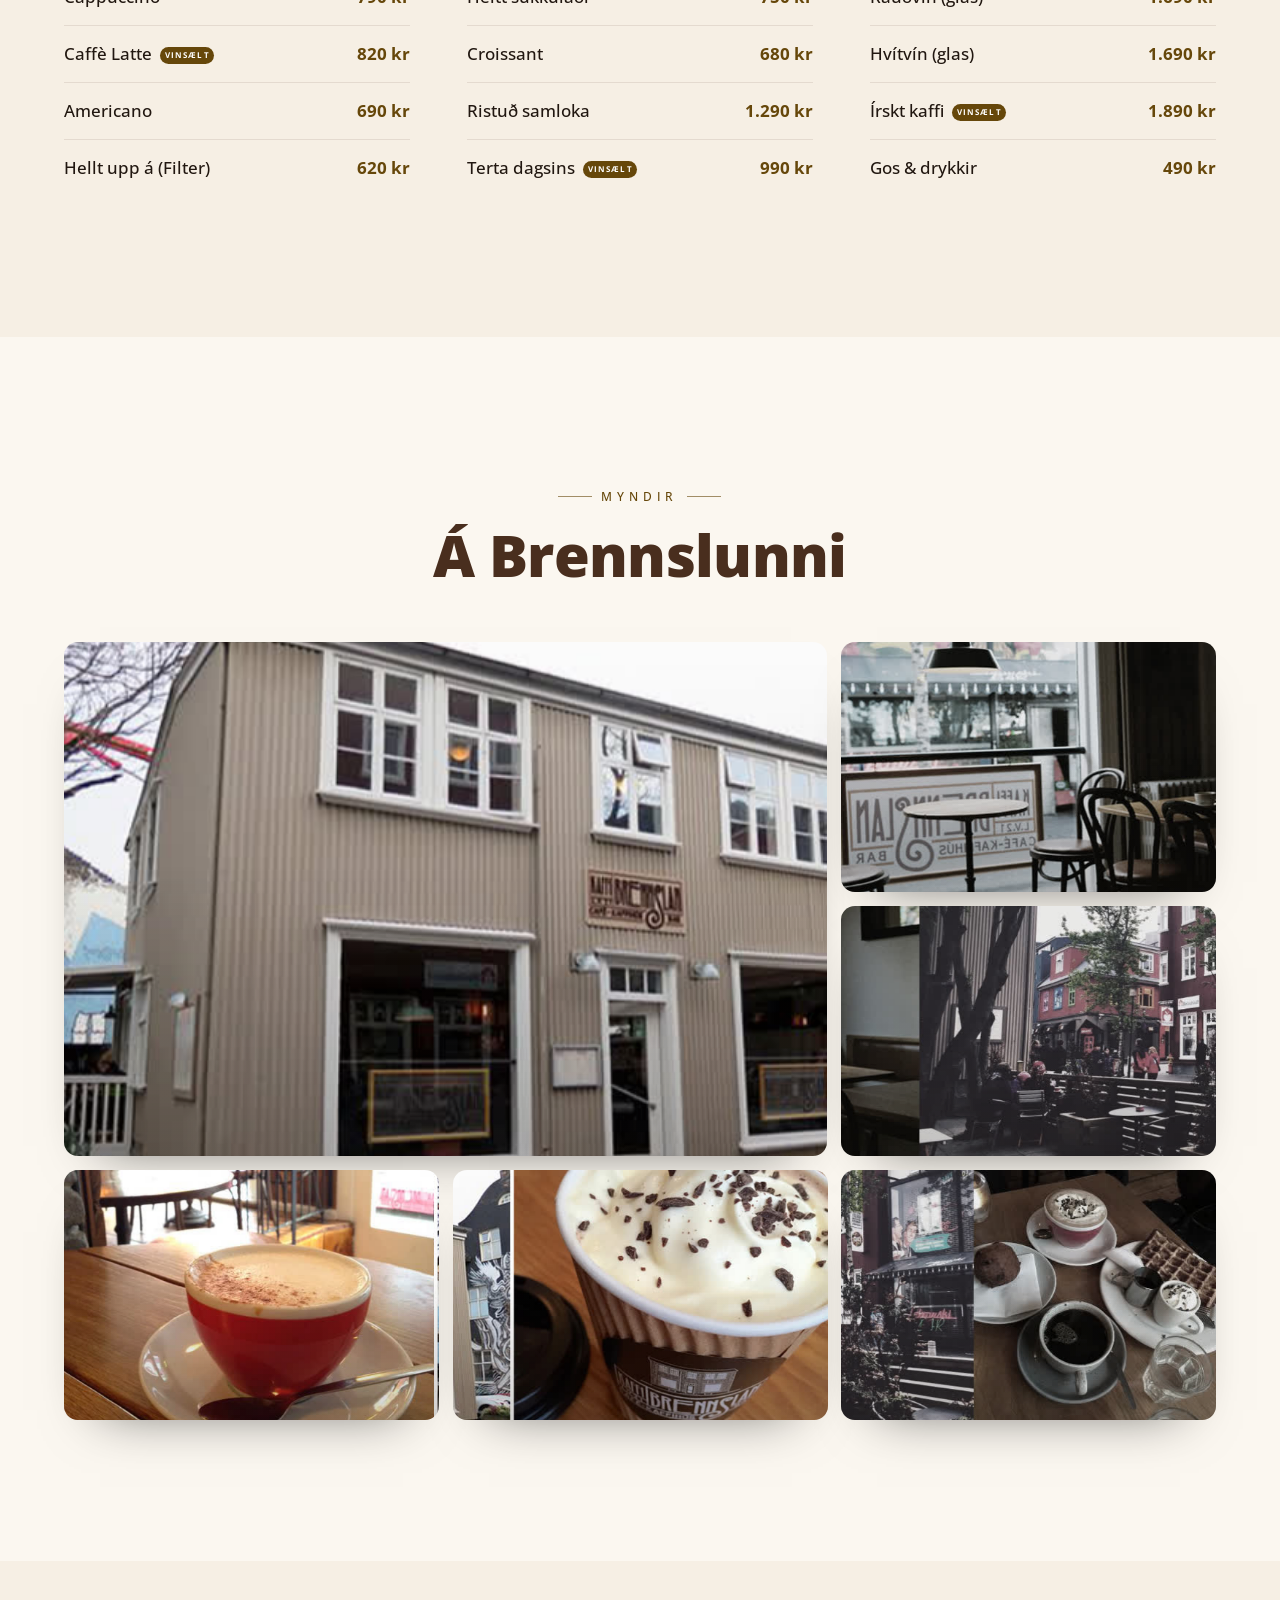
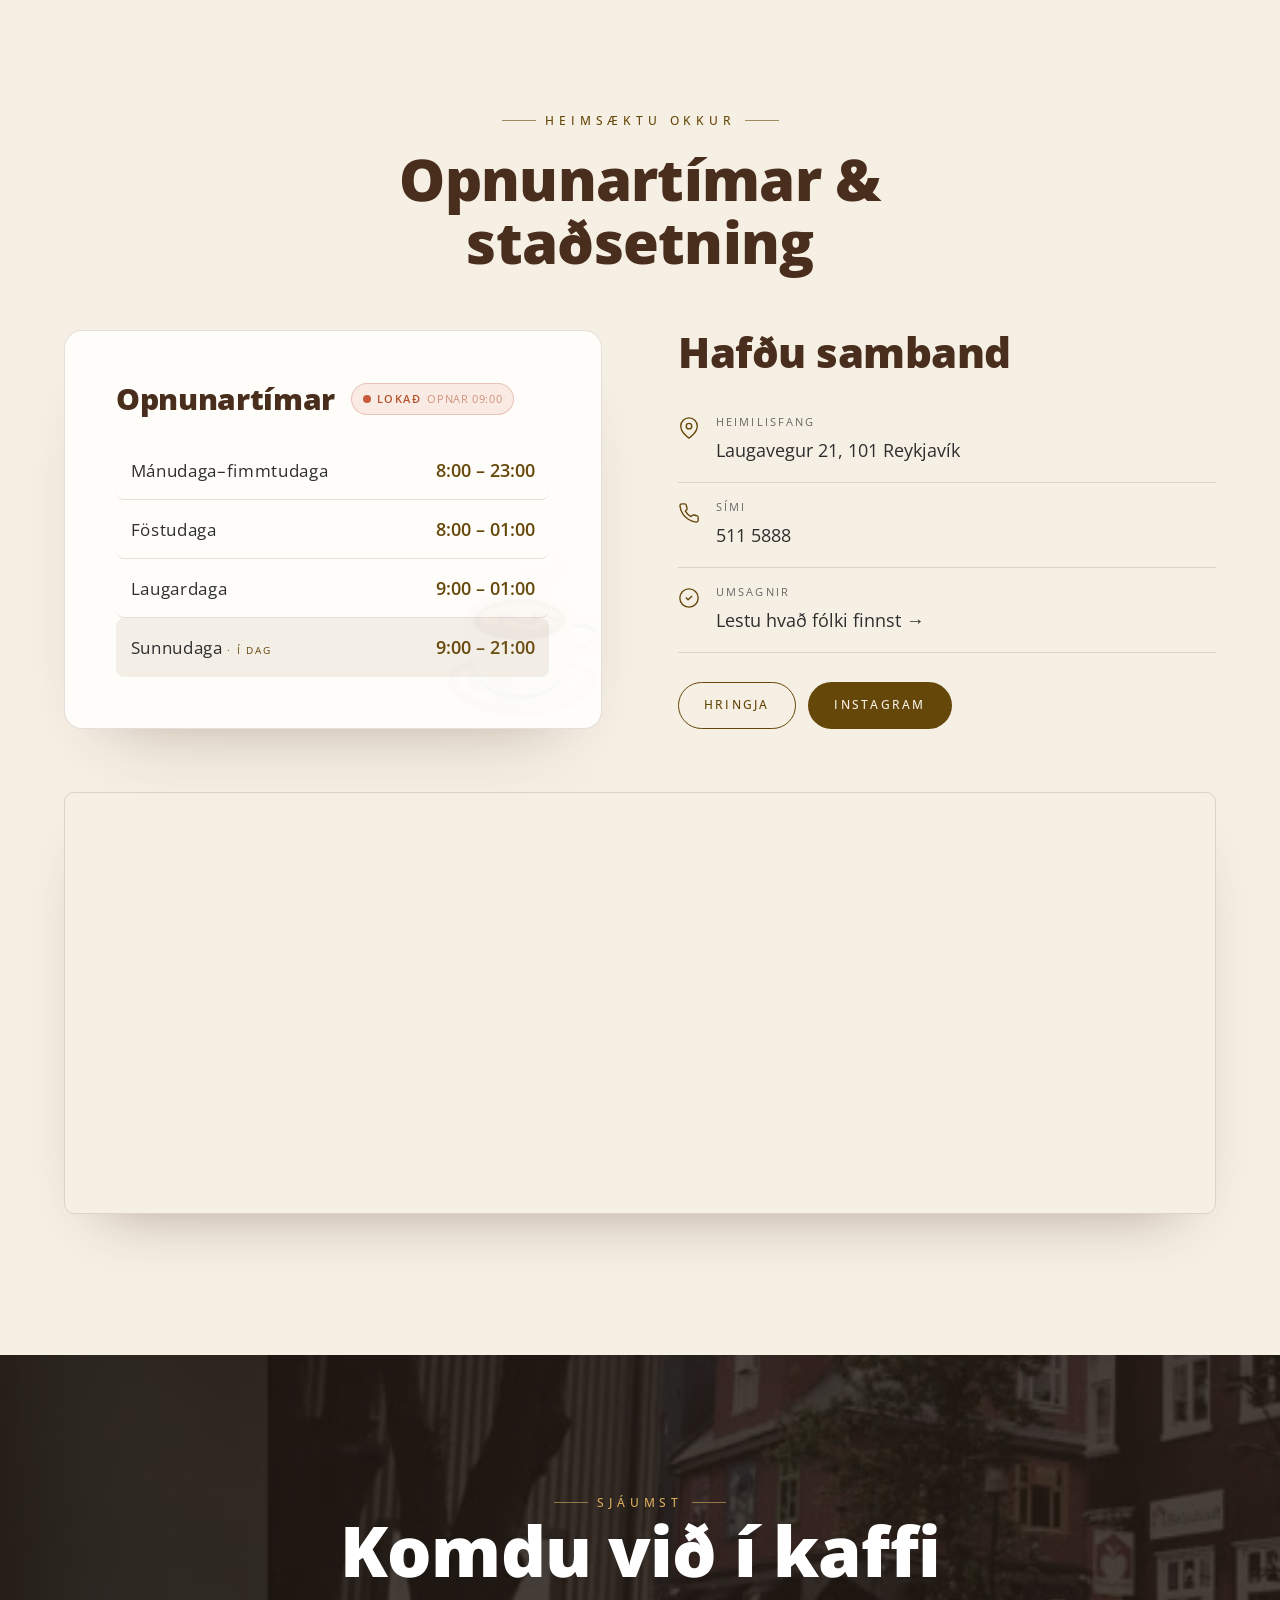
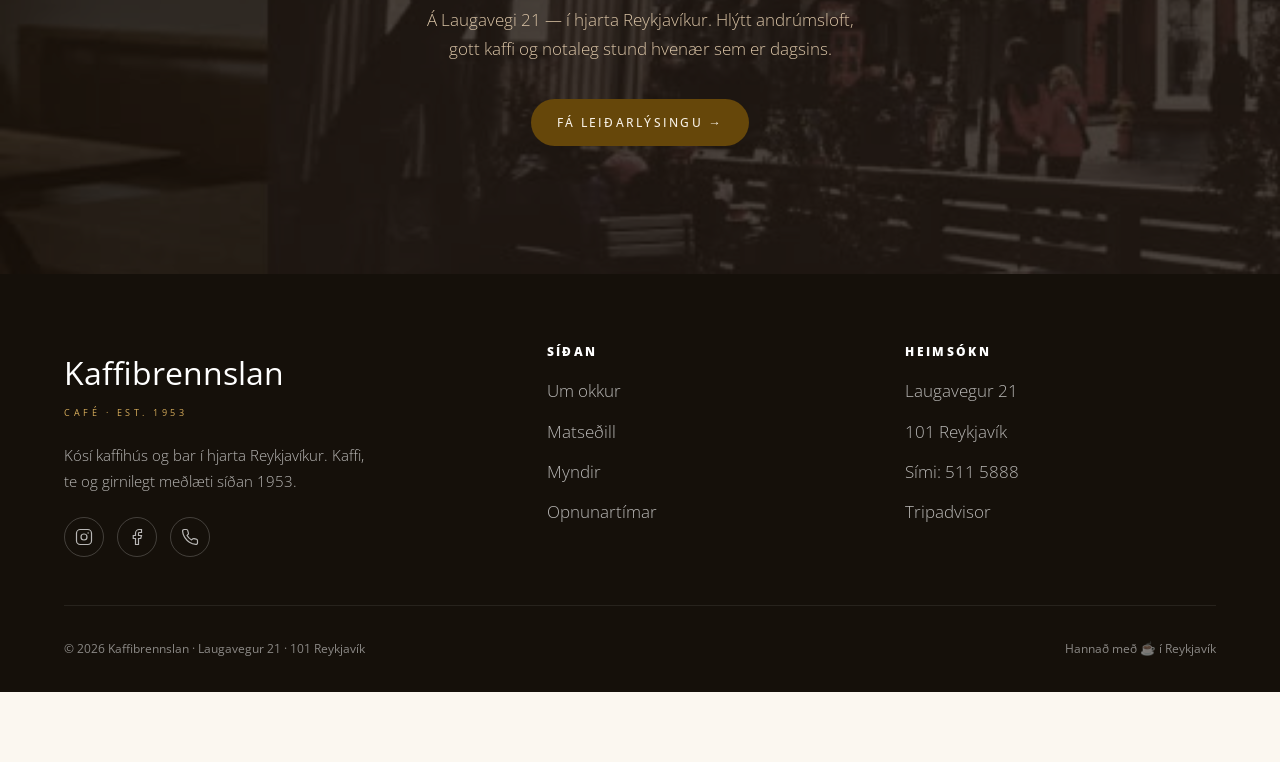
==== commit 8971f31f: "Sameina CMS í sjónrænan ritil (bæta við/eyða atriðum, myndum, flokkum); /admin vísar á ritilinn Co-A" ====
--- a/admin.html
+++ b/admin.html
@@ -3,410 +3,17 @@
 <head>
 <meta charset="UTF-8" />
 <meta name="viewport" content="width=device-width, initial-scale=1.0" />
-<title>Kaffibrennslan — Stjórnborð</title>
-<link href="https://fonts.googleapis.com/css2?family=Open+Sans:wght@300;400;600;700;800&display=swap" rel="stylesheet" />
+<title>Kaffibrennslan — Ritill</title>
+<meta http-equiv="refresh" content="0; url=index.html?edit=1" />
+<script>location.replace("index.html?edit=1");</script>
 <style>
-  :root{
-    --gold:#66470a; --coffee:#492e1e; --espresso:#211710;
-    --cream:#f6efe4; --paper:#fbf7f0; --ink:#2e2e2e; --muted:#6b6b6b;
-    --line:rgba(73,46,30,.16); --ok:#2f7d46; --err:#b5532f;
-    --sans:"Open Sans",-apple-system,BlinkMacSystemFont,"Segoe UI",sans-serif;
-  }
-  *{box-sizing:border-box;margin:0;padding:0}
-  body{font-family:var(--sans);background:var(--paper);color:var(--ink);line-height:1.5;font-size:15px;padding-bottom:6rem}
-  a{color:var(--gold)}
-  /* top bar */
-  .top{position:sticky;top:0;z-index:20;background:rgba(33,23,16,.97);color:#fff;
-    display:flex;align-items:center;justify-content:space-between;gap:1rem;
-    padding:.9rem clamp(1rem,4vw,2.5rem);box-shadow:0 1px 0 rgba(255,255,255,.06)}
-  .top .brand{font-weight:800;font-size:1.1rem;letter-spacing:.01em}
-  .top .brand small{display:block;font-weight:400;font-size:.6rem;letter-spacing:.34em;text-transform:uppercase;color:#d8ad5b;margin-top:2px}
-  .top .actions{display:flex;align-items:center;gap:.7rem;flex-wrap:wrap}
-  .btn{font-family:inherit;font-size:.8rem;font-weight:600;letter-spacing:.03em;border:0;border-radius:100px;
-    padding:.6em 1.3em;cursor:pointer;transition:.2s;white-space:nowrap}
-  .btn-gold{background:var(--gold);color:#fff}
-  .btn-gold:hover{background:#7d5811}
-  .btn-ghost{background:transparent;color:#fff;border:1px solid rgba(255,255,255,.35)}
-  .btn-ghost:hover{background:rgba(255,255,255,.1)}
-  .btn-sm{font-size:.72rem;padding:.4em .9em}
-  .status{font-size:.8rem;font-weight:600}
-  .status.ok{color:#9fe0ad}.status.err{color:#f0ad92}
-  /* layout */
-  .wrap{max-width:900px;margin:0 auto;padding:clamp(1rem,4vw,2.5rem)}
-  .intro{color:var(--muted);margin-bottom:2rem;font-size:.95rem}
-  .card{background:#fff;border:1px solid var(--line);border-radius:14px;padding:1.6rem clamp(1rem,3vw,1.8rem);margin-bottom:1.4rem}
-  .card>h2{font-size:1.15rem;color:var(--coffee);margin-bottom:.3rem;display:flex;align-items:center;gap:.5rem}
-  .card>.hint{color:var(--muted);font-size:.82rem;margin-bottom:1.2rem}
-  .field{margin-bottom:.9rem}
-  .field label{display:block;font-size:.68rem;letter-spacing:.12em;text-transform:uppercase;color:var(--muted);margin-bottom:.35rem;font-weight:600}
-  .field input,.field textarea,.field select{
-    width:100%;font-family:inherit;font-size:.95rem;color:var(--ink);
-    background:var(--paper);border:1px solid var(--line);border-radius:9px;padding:.6em .8em;transition:border-color .2s}
-  .field input:focus,.field textarea:focus,.field select:focus{outline:none;border-color:var(--gold)}
-  .field textarea{resize:vertical;min-height:70px}
-  .row2{display:grid;grid-template-columns:1fr 1fr;gap:.9rem}
-  @media(max-width:560px){.row2{grid-template-columns:1fr}}
-  /* menu categories */
-  .cat{border:1px solid var(--line);border-radius:12px;padding:1.1rem;margin-bottom:1rem;background:var(--paper)}
-  .cat__head{display:flex;justify-content:space-between;align-items:center;gap:.6rem;margin-bottom:.6rem}
-  .cat__head strong{color:var(--coffee)}
-  .item{display:grid;grid-template-columns:1fr 110px auto auto;gap:.5rem;align-items:center;margin-bottom:.5rem}
-  @media(max-width:560px){.item{grid-template-columns:1fr 90px auto auto}}
-  .item input[type=text]{padding:.45em .7em}
-  .item .pop{display:flex;align-items:center;gap:.3em;font-size:.72rem;color:var(--muted);white-space:nowrap}
-  .x{background:#f3e7dd;color:var(--err);border:0;border-radius:8px;width:30px;height:30px;cursor:pointer;font-size:1rem;line-height:1;flex-shrink:0}
-  .x:hover{background:#e6d5c8}
-  .add{background:transparent;border:1px dashed var(--line);color:var(--gold);border-radius:9px;padding:.5em 1em;cursor:pointer;font-family:inherit;font-size:.82rem;font-weight:600}
-  .add:hover{border-color:var(--gold);background:rgba(102,71,10,.05)}
-  .days{display:flex;gap:.3rem;flex-wrap:wrap}
-  .days label{display:inline-flex;flex-direction:column;align-items:center;gap:2px;font-size:.6rem;color:var(--muted);cursor:pointer;text-transform:none;letter-spacing:0}
-  .days input{width:auto}
-  /* image rows */
-  .imgrow{display:flex;gap:.9rem;align-items:flex-start;padding:.8rem;border:1px solid var(--line);border-radius:12px;margin-bottom:.7rem;background:var(--paper)}
-  .thumb{position:relative;width:104px;height:78px;border-radius:9px;overflow:hidden;flex-shrink:0;background:#ece3d6;border:1px solid var(--line)}
-  .thumb img{width:100%;height:100%;object-fit:cover;display:block}
-  .featbadge{position:absolute;left:5px;top:5px;background:var(--gold);color:#fff;font-size:.55rem;font-weight:700;padding:.2em .6em;border-radius:100px;letter-spacing:.05em}
-  .imgmid{flex:1;min-width:0}
-  .imgmid .field{margin-bottom:.5rem}
-  .imgbtns{display:flex;gap:.4rem;flex-wrap:wrap}
-  /* password gate */
-  .gate{position:fixed;inset:0;background:rgba(33,23,16,.55);backdrop-filter:blur(4px);display:none;align-items:center;justify-content:center;z-index:50;padding:1rem}
-  .gate.show{display:flex}
-  .gate .box{background:#fff;border-radius:16px;padding:2rem;max-width:340px;width:100%;text-align:center}
-  .gate h3{color:var(--coffee);margin-bottom:.4rem}
-  .gate p{color:var(--muted);font-size:.85rem;margin-bottom:1rem}
-  .gate input{width:100%;padding:.7em .9em;border:1px solid var(--line);border-radius:9px;font-family:inherit;font-size:1rem;margin-bottom:1rem}
-  .loading{text-align:center;color:var(--muted);padding:4rem 1rem}
+  body{font-family:-apple-system,"Segoe UI",sans-serif;background:#fbf7f0;color:#492e1e;
+    display:flex;min-height:100vh;align-items:center;justify-content:center;margin:0;text-align:center}
+  a{color:#66470a}
 </style>
 </head>
 <body>
-
-<div class="top">
-  <div class="brand">Kaffibrennslan<small>Stjórnborð</small></div>
-  <div class="actions">
-    <span class="status" id="status"></span>
-    <a class="btn btn-ghost btn-sm" href="index.html?edit=1">✏️ Sjónrænn ritill</a>
-    <a class="btn btn-ghost btn-sm" href="index.html" target="_blank">Skoða vef ↗</a>
-    <button class="btn btn-gold" id="saveBtn">Vista breytingar</button>
-  </div>
-</div>
-
-<div class="wrap">
-  <p class="intro">Breyttu efninu hér að neðan og ýttu á <strong>Vista breytingar</strong>. Vefsíðan uppfærist strax. Ekkert sem þú breytir hér skemmir hönnunina.</p>
-  <div id="app"><div class="loading">Sæki efni…</div></div>
-</div>
-
-<div class="gate" id="gate">
-  <div class="box">
-    <h3>Lykilorð</h3>
-    <p>Sláðu inn lykilorð til að vista breytingar.</p>
-    <input type="password" id="pw" placeholder="Lykilorð" />
-    <button class="btn btn-gold" id="pwOk" style="width:100%">Halda áfram</button>
-  </div>
-</div>
-
-<script>
-"use strict";
-var data = null;
-var pw = sessionStorage.getItem("kaffi_pw") || "";
-var ICON_OPTS = [["coffee","Kaffi ☕"],["tea","Te 🍵"],["bar","Bar 🍸"]];
-var DAY_LABELS = [["0","Su"],["1","Má"],["2","Þr"],["3","Mi"],["4","Fi"],["5","Fö"],["6","La"]];
-
-function el(tag, cls, txt){ var e=document.createElement(tag); if(cls)e.className=cls; if(txt!=null)e.textContent=txt; return e; }
-function status(msg, kind){ var s=document.getElementById("status"); s.textContent=msg; s.className="status "+(kind||""); if(kind==="ok") setTimeout(function(){ if(s.textContent===msg){s.textContent="";} },3000); }
-
-/* labelled input bound to obj[key] */
-function field(label, obj, key, opts){
-  opts = opts || {};
-  var wrap = el("div","field");
-  wrap.appendChild(el("label", null, label));
-  var input = document.createElement(opts.textarea ? "textarea" : "input");
-  if(!opts.textarea) input.type = "text";
-  input.value = obj[key] == null ? "" : obj[key];
-  input.addEventListener("input", function(){ obj[key] = input.value; });
-  wrap.appendChild(input);
-  return wrap;
-}
-
-function load(){
-  fetch("content.json?ts="+Date.now(), {cache:"no-store"})
-    .then(function(r){ return r.json(); })
-    .then(function(d){ data = d; render(); })
-    .catch(function(){ document.getElementById("app").innerHTML='<div class="loading">Gat ekki sótt efni. Er þjónninn keyrandi?</div>'; });
-}
-
-function render(){
-  var app = document.getElementById("app");
-  app.innerHTML = "";
-  app.appendChild(sectionHero());
-  app.appendChild(sectionMenu());
-  app.appendChild(sectionGallery());
-  app.appendChild(sectionVisit());
-  app.appendChild(sectionCta());
-  app.appendChild(sectionSimple("Footer", "Stutt lýsing neðst á síðunni.", data.footer, [["text","Texti",1]]));
-}
-
-function cardEl(title, hint){
-  var c = el("div","card");
-  c.appendChild(el("h2", null, title));
-  if(hint) c.appendChild(el("div","hint", hint));
-  return c;
-}
-
-function sectionSimple(title, hint, obj, fields){
-  var c = cardEl(title, hint);
-  fields.forEach(function(f){ c.appendChild(field(f[1], obj, f[0], {textarea:!!f[2]})); });
-  return c;
-}
-
-function sectionHero(){
-  var h = data.hero;
-  var c = cardEl("Forsíða (Hero)", "Efst á síðunni yfir myndbandinu.");
-  c.appendChild(field("Staðsetning (lítill texti)", h, "location"));
-  var r = el("div","row2");
-  r.appendChild(field("Titill – lína 1", h, "titleLine1"));
-  r.appendChild(field("Titill – lína 2", h, "titleLine2"));
-  c.appendChild(r);
-  c.appendChild(field("Undirtexti", h, "lead", {textarea:true}));
-  var r2 = el("div","row2");
-  r2.appendChild(field("Hnappur 1", h, "ctaPrimary"));
-  r2.appendChild(field("Hnappur 2", h, "ctaSecondary"));
-  c.appendChild(r2);
-  // tags
-  var tf = el("div","field");
-  tf.appendChild(el("label", null, "Merki (aðgreint með kommu)"));
-  var ti = el("input"); ti.type="text"; ti.value=(h.tags||[]).join(", ");
-  ti.addEventListener("input", function(){ h.tags = ti.value.split(",").map(function(s){return s.trim();}).filter(Boolean); });
-  tf.appendChild(ti); c.appendChild(tf);
-  return c;
-}
-
-function sectionMenu(){
-  var m = data.menu;
-  var c = cardEl("Matseðill", "Flokkar, atriði, verð og „Vinsælt“ merki.");
-  c.appendChild(field("Yfirtexti", m, "eyebrow"));
-  var r = el("div","row2");
-  r.appendChild(field("Fyrirsögn", m, "title"));
-  r.appendChild(field("Undirtexti", m, "subtitle"));
-  c.appendChild(r);
-  var list = el("div"); list.id="catList";
-  m.categories.forEach(function(cat, ci){ list.appendChild(catEl(cat, ci)); });
-  c.appendChild(list);
-  var add = el("button","add","+ Bæta við flokki");
-  add.addEventListener("click", function(){ m.categories.push({icon:"coffee",tag:"",name:"Nýr flokkur",items:[]}); render(); });
-  c.appendChild(add);
-  return c;
-}
-
-function catEl(cat, ci){
-  var box = el("div","cat");
-  var head = el("div","cat__head");
-  head.appendChild(el("strong", null, "Flokkur " + (ci+1)));
-  var del = el("button","btn add btn-sm","Eyða flokki"); del.style.color="#b5532f"; del.style.borderColor="#e3c6b8";
-  del.addEventListener("click", function(){ data.menu.categories.splice(ci,1); render(); });
-  head.appendChild(del);
-  box.appendChild(head);
-  var r = el("div","row2");
-  r.appendChild(field("Nafn flokks", cat, "name"));
-  r.appendChild(field("Yfirtexti", cat, "tag"));
-  box.appendChild(r);
-  // icon select
-  var iconF = el("div","field");
-  iconF.appendChild(el("label",null,"Tákn"));
-  var sel = el("select");
-  ICON_OPTS.forEach(function(o){ var op=el("option",null,o[1]); op.value=o[0]; if(cat.icon===o[0])op.selected=true; sel.appendChild(op); });
-  sel.addEventListener("change", function(){ cat.icon = sel.value; });
-  iconF.appendChild(sel); box.appendChild(iconF);
-  // items
-  box.appendChild(el("label","", ""));
-  var itemsWrap = el("div");
-  (cat.items||[]).forEach(function(it, ii){ itemsWrap.appendChild(itemEl(cat, it, ii)); });
-  box.appendChild(itemsWrap);
-  var add = el("button","add btn-sm","+ Bæta við atriði");
-  add.addEventListener("click", function(){ cat.items.push({name:"",price:"",popular:false}); render(); });
-  box.appendChild(add);
-  return box;
-}
-
-function itemEl(cat, it, ii){
-  var row = el("div","item");
-  var n = el("input"); n.type="text"; n.placeholder="Nafn"; n.value=it.name||"";
-  n.addEventListener("input", function(){ it.name=n.value; });
-  var p = el("input"); p.type="text"; p.placeholder="Verð"; p.value=it.price||"";
-  p.addEventListener("input", function(){ it.price=p.value; });
-  var popL = el("label","pop");
-  var cb = el("input"); cb.type="checkbox"; cb.checked=!!it.popular;
-  cb.addEventListener("change", function(){ it.popular=cb.checked; });
-  popL.appendChild(cb); popL.appendChild(document.createTextNode("Vinsælt"));
-  var x = el("button","x","×");
-  x.addEventListener("click", function(){ cat.items.splice(ii,1); render(); });
-  row.appendChild(n); row.appendChild(p); row.appendChild(popL); row.appendChild(x);
-  return row;
-}
-
-/* ---- images ---- */
-function pickFile(cb){
-  var inp=document.createElement("input"); inp.type="file"; inp.accept="image/*";
-  inp.addEventListener("change", function(){ if(inp.files[0]) cb(inp.files[0]); });
-  inp.click();
-}
-function uploadImage(file, cb){
-  if(!pw){ showGate(); return; }
-  if(file.size > 11*1024*1024){ status("Mynd of stór (hámark ~10MB)","err"); return; }
-  var reader=new FileReader();
-  reader.onload=function(){
-    status("Hleð upp mynd…");
-    fetch("/api/upload",{method:"POST",headers:{"Content-Type":"application/json"},
-      body:JSON.stringify({password:pw,name:file.name,data:reader.result})})
-      .then(function(r){ return r.json().then(function(j){return {status:r.status,j:j};}); })
-      .then(function(res){
-        if(res.j.ok){ status("Mynd hlaðin ✓ — mundu að Vista","ok"); cb(res.j.path); }
-        else { status("Villa: "+(res.j.error||""),"err"); if(res.status===401){ pw=""; sessionStorage.removeItem("kaffi_pw"); showGate(); } }
-      })
-      .catch(function(){ status("Villa við upphleðslu","err"); });
-  };
-  reader.readAsDataURL(file);
-}
-
-function sectionGallery(){
-  var g=data.gallery; g.images=g.images||[];
-  var c=cardEl("Gallerí (myndir)","Skiptu um myndir, breyttu texta, bættu við eða eyddu. Fyrsta myndin er stóra myndin.");
-  var r=el("div","row2");
-  r.appendChild(field("Yfirtexti",g,"eyebrow"));
-  r.appendChild(field("Fyrirsögn",g,"title"));
-  c.appendChild(r);
-  var list=el("div");
-  g.images.forEach(function(im,i){ list.appendChild(galleryItemEl(g,im,i)); });
-  c.appendChild(list);
-  var add=el("button","add","+ Bæta við mynd");
-  add.addEventListener("click", function(){ pickFile(function(f){ uploadImage(f,function(p){ g.images.push({src:p,caption:""}); render(); }); }); });
-  c.appendChild(add);
-  return c;
-}
-function galleryItemEl(g, im, i){
-  var box=el("div","imgrow");
-  var thumb=el("div","thumb");
-  var img=el("img"); img.src=im.src; img.alt=""; thumb.appendChild(img);
-  if(i===0) thumb.appendChild(el("span","featbadge","Stór"));
-  box.appendChild(thumb);
-  var mid=el("div","imgmid");
-  mid.appendChild(field("Texti á mynd (birtist við yfirsvif)", im, "caption"));
-  var btns=el("div","imgbtns");
-  var rep=el("button","add btn-sm","Skipta um mynd");
-  rep.addEventListener("click", function(){ pickFile(function(f){ uploadImage(f,function(p){ im.src=p; render(); }); }); });
-  btns.appendChild(rep);
-  if(i>0){
-    var up=el("button","add btn-sm","Gera að stórri");
-    up.addEventListener("click", function(){ g.images.splice(i,1); g.images.unshift(im); render(); });
-    btns.appendChild(up);
-  }
-  mid.appendChild(btns);
-  box.appendChild(mid);
-  var del=el("button","x","×");
-  del.addEventListener("click", function(){ if(g.images.length>1){ g.images.splice(i,1); render(); } else status("Þarf a.m.k. eina mynd","err"); });
-  box.appendChild(del);
-  return box;
-}
-
-function sectionCta(){
-  var c=cardEl("Hvatning (CTA)","Neðsti kaflinn fyrir footer, með bakgrunnsmynd.");
-  c.appendChild(field("Yfirtexti",data.cta,"eyebrow"));
-  c.appendChild(field("Fyrirsögn",data.cta,"title"));
-  c.appendChild(field("Texti",data.cta,"text",{textarea:true}));
-  var box=el("div","imgrow");
-  var thumb=el("div","thumb"); var img=el("img"); img.src=data.cta.image||""; thumb.appendChild(img); box.appendChild(thumb);
-  var mid=el("div","imgmid");
-  var lbl=el("div","field"); lbl.appendChild(el("label",null,"Bakgrunnsmynd")); mid.appendChild(lbl);
-  var rep=el("button","add btn-sm","Skipta um mynd");
-  rep.addEventListener("click", function(){ pickFile(function(f){ uploadImage(f,function(p){ data.cta.image=p; render(); }); }); });
-  mid.appendChild(rep); box.appendChild(mid);
-  c.appendChild(box);
-  return c;
-}
-
-function sectionVisit(){
-  var v = data.visit;
-  var c = cardEl("Heimsókn — opnunartímar & tengiliðir", "Tímar, heimilisfang og símanúmer.");
-  var r = el("div","row2");
-  r.appendChild(field("Yfirtexti", v, "eyebrow"));
-  r.appendChild(field("Fyrirsögn", v, "title"));
-  c.appendChild(r);
-  c.appendChild(el("h2","", "Opnunartímar")).style.cssText="font-size:.95rem;margin:1rem 0 .3rem;color:var(--gold)";
-  c.appendChild(field("Fyrirsögn tímakorts", v, "hoursTitle"));
-  var hoursWrap = el("div");
-  (v.hours||[]).forEach(function(h, hi){ hoursWrap.appendChild(hourEl(v, h, hi)); });
-  c.appendChild(hoursWrap);
-  var add = el("button","add btn-sm","+ Bæta við tímalínu");
-  add.addEventListener("click", function(){ v.hours.push({days:[],label:"",time:""}); render(); });
-  c.appendChild(add);
-  // contact
-  var ch = el("h2"); ch.textContent="Tengiliðir"; ch.style.cssText="font-size:.95rem;margin:1.6rem 0 .3rem;color:var(--gold)";
-  c.appendChild(ch);
-  c.appendChild(field("Fyrirsögn", v, "contactTitle"));
-  c.appendChild(field("Heimilisfang", v, "address"));
-  var r2 = el("div","row2");
-  r2.appendChild(field("Sími (sýnt)", v, "phone"));
-  r2.appendChild(field("Sími (hlekkur, t.d. +3545115888)", v, "phoneHref"));
-  c.appendChild(r2);
-  var r3 = el("div","row2");
-  r3.appendChild(field("Umsagnir – texti", v, "reviewsText"));
-  r3.appendChild(field("Umsagnir – hlekkur", v, "reviewsUrl"));
-  c.appendChild(r3);
-  c.appendChild(field("Instagram hlekkur", v, "instagramUrl"));
-  return c;
-}
-
-function hourEl(v, h, hi){
-  var box = el("div","cat");
-  var r = el("div","row2");
-  r.appendChild(field("Dagar (texti)", h, "label"));
-  r.appendChild(field("Tími (t.d. 8:00 – 23:00)", h, "time"));
-  box.appendChild(r);
-  var df = el("div","field");
-  df.appendChild(el("label",null,"Virkir dagar (fyrir „Opið núna“)"));
-  var days = el("div","days");
-  DAY_LABELS.forEach(function(d){
-    var lab = el("label");
-    var cb = el("input"); cb.type="checkbox"; cb.checked=(h.days||[]).indexOf(+d[0])!==-1;
-    cb.addEventListener("change", function(){
-      h.days = h.days || [];
-      var n=+d[0];
-      if(cb.checked){ if(h.days.indexOf(n)===-1) h.days.push(n); }
-      else { h.days = h.days.filter(function(x){return x!==n;}); }
-      h.days.sort(function(a,b){return a-b;});
-    });
-    lab.appendChild(cb); lab.appendChild(el("span",null,d[1]));
-    days.appendChild(lab);
-  });
-  df.appendChild(days); box.appendChild(df);
-  var x = el("button","btn add btn-sm","Eyða línu"); x.style.color="#b5532f";
-  x.addEventListener("click", function(){ v.hours.splice(hi,1); render(); });
-  box.appendChild(x);
-  return box;
-}
-
-function doSave(){
-  if(!pw){ showGate(); return; }
-  status("Vista…");
-  fetch("/api/save", {method:"POST", headers:{"Content-Type":"application/json"}, body: JSON.stringify({password:pw, content:data})})
-    .then(function(r){ return r.json().then(function(j){ return {status:r.status, j:j}; }); })
-    .then(function(res){
-      if(res.j.ok){ status("Vistað ✓ — endurhladdu vefinn til að sjá", "ok"); }
-      else { status("Villa: "+(res.j.error||"óþekkt"), "err"); if(res.status===401){ pw=""; sessionStorage.removeItem("kaffi_pw"); showGate(); } }
-    })
-    .catch(function(){ status("Villa við að vista (þjónn?)", "err"); });
-}
-
-function showGate(){ document.getElementById("gate").classList.add("show"); document.getElementById("pw").focus(); }
-function hideGate(){ document.getElementById("gate").classList.remove("show"); }
-
-document.getElementById("saveBtn").addEventListener("click", doSave);
-document.getElementById("pwOk").addEventListener("click", function(){
-  pw = document.getElementById("pw").value; sessionStorage.setItem("kaffi_pw", pw); hideGate(); doSave();
-});
-document.getElementById("pw").addEventListener("keydown", function(e){ if(e.key==="Enter") document.getElementById("pwOk").click(); });
-
-load();
-</script>
+  <p>Stjórnborðið er nú <strong>sjónræni ritillinn</strong>.<br>
+     Áframsendi… annars <a href="index.html?edit=1">smelltu hér</a>.</p>
 </body>
 </html>
